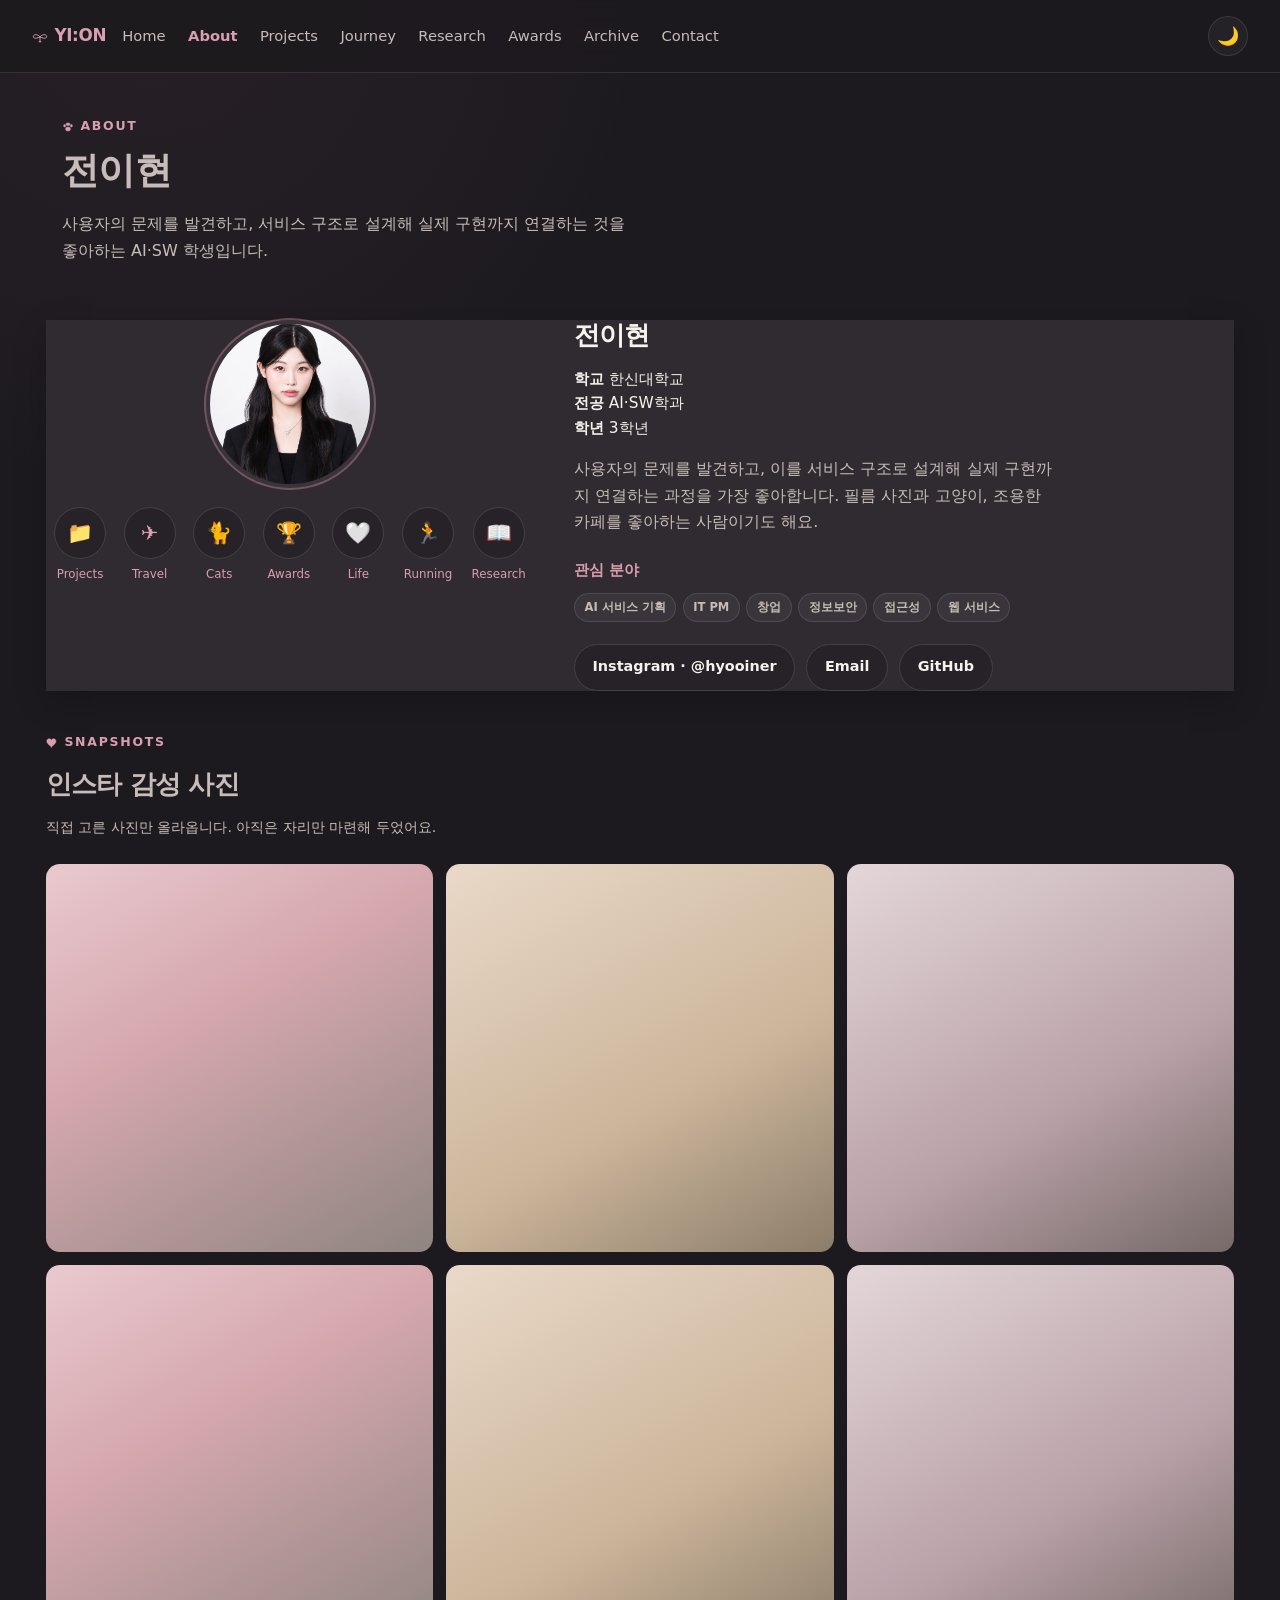
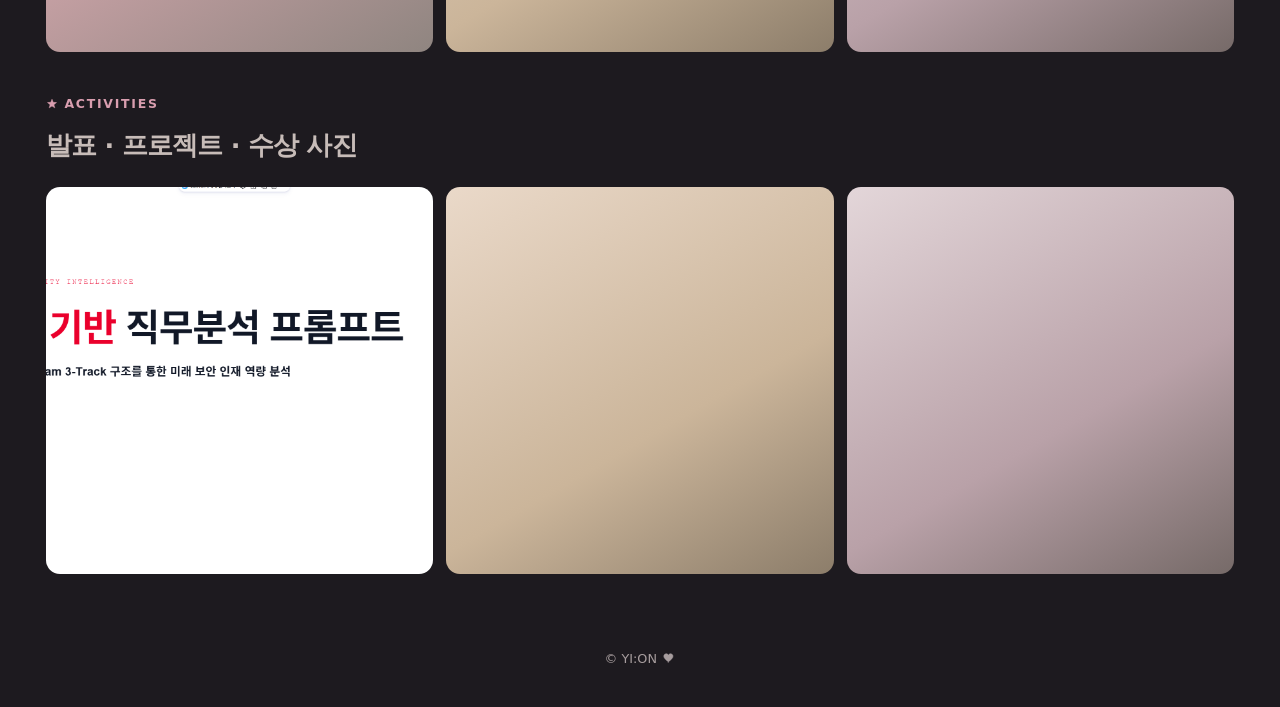
==== about.html @ 5fc0459d "Add YI:ON portfolio site Personal/recruiting portfolio for 전이현, migrated from the JUNGLE_krafton mon" ====
<!DOCTYPE html>
<html lang="ko">
  <head>
    <meta charset="UTF-8" />
    <script>(()=>{const v=new URLSearchParams(location.search).get('theme');const t=v==='daily'?'daily':'interview';document.documentElement.dataset.theme=t;document.documentElement.style.colorScheme=t==='interview'?'dark':'light'})()</script>
    <meta name="color-scheme" content="light dark" />
    <meta name="theme-color" content="#1d1a1f" />
    <link rel="icon" href="favicon.svg" type="image/svg+xml" />
    <meta name="viewport" content="width=device-width, initial-scale=1.0" />
    <title>About — YI:ON</title>
    <meta name="description" content="전이현의 프로필, 관심 분야, 활동과 수상 사진 아카이브" />
    <link rel="stylesheet" href="styles.css" />
    <link rel="stylesheet" href="theme.css" />
    <script src="theme.js" defer></script>
  </head>
  <body data-page="about">
    <svg style="display: none">
      <symbol id="icon-ribbon" viewBox="0 0 24 24">
        <path d="M12 13.2c-1.6-2-4.6-3.6-7.4-3.1C2.7 10.5 1.6 12 2 13.4c.5 1.7 2.6 2.3 4.4 1.9 1.9-.4 3.9-1.3 5.6-2.1zm0 0c1.6-2 4.6-3.6 7.4-3.1 1.9.4 3 1.9 2.6 3.3-.5 1.7-2.6 2.3-4.4 1.9-1.9-.4-3.9-1.3-5.6-2.1zm0 0v7.4M10.6 20.6h2.8" fill="none" stroke="currentColor" stroke-width="1.4" stroke-linecap="round" stroke-linejoin="round"/>
      </symbol>
      <symbol id="icon-paw" viewBox="0 0 24 24">
        <ellipse cx="12" cy="16" rx="5" ry="4.2"/>
        <ellipse cx="5.2" cy="9.6" rx="2" ry="2.4"/>
        <ellipse cx="10.2" cy="6.4" rx="2" ry="2.6"/>
        <ellipse cx="13.8" cy="6.4" rx="2" ry="2.6"/>
        <ellipse cx="18.8" cy="9.6" rx="2" ry="2.4"/>
      </symbol>
      <symbol id="icon-star" viewBox="0 0 24 24">
        <path d="M12 2.5l2.4 6.2 6.6.4-5.2 4.2 1.8 6.4L12 16.2l-5.6 3.5 1.8-6.4-5.2-4.2 6.6-.4z"/>
      </symbol>
      <symbol id="icon-heart" viewBox="0 0 24 24">
        <path d="M12 20.2s-7.6-4.6-9.8-9.3C.6 7.4 2.4 4 5.9 3.6c2-.2 3.8.9 4.9 2.6 1.1-1.7 3-2.8 4.9-2.6 3.5.4 5.3 3.8 3.7 7.3-2.2 4.7-9.8 9.3-9.8 9.3z"/>
      </symbol>
      <symbol id="icon-cat-ears" viewBox="0 0 100 60">
        <path d="M14 46 C14 22, 26 8, 34 26 Z"/>
        <path d="M86 46 C86 22, 74 8, 66 26 Z"/>
      </symbol>
    </svg>

    <header class="site-header">
      <a class="brand" href="index.html">
        <svg class="icon icon-ribbon" width="16" height="16"><use href="#icon-ribbon"/></svg>
        YI:ON
      </a>
      <nav class="nav-links" id="navLinks">
        <a href="index.html" data-nav="home">Home</a>
        <a href="about.html" data-nav="about">About</a>
        <a href="projects.html" data-nav="projects">Projects</a>
        <a href="journey.html" data-nav="journey">Journey</a>
        <a href="research.html" data-nav="research">Research</a>
        <a href="awards.html" data-nav="awards">Awards</a>
        <a href="archive.html" data-nav="archive">Archive</a>
        <a href="contact.html" data-nav="contact">Contact</a>
      </nav>
      <button class="nav-toggle" id="navToggle" aria-label="메뉴 열기" aria-expanded="false">
        <span></span><span></span><span></span>
      </button>
    </header>

    <main>
      <!-- 데스크톱(900px 이상) 전용: 기존 인스타 프로필 레이아웃 그대로 -->
      <div id="aboutDesktop">
      <div class="page-hero reveal">
        <p class="eyebrow">
          <svg class="icon icon-paw" width="12" height="12"><use href="#icon-paw"/></svg>
          About
        </p>
        <h1>전이현</h1>
        <p>사용자의 문제를 발견하고, 서비스 구조로 설계해 실제 구현까지 연결하는 것을 좋아하는 AI·SW 학생입니다.</p>
      </div>

      <section class="section about-section" id="profile">
        <div class="ig-profile reveal">
          <div class="ig-profile-left">
            <!-- 메인 프로필 사진은 .avatar-photo 배경의 assets/profile-suit.png를 사용 -->
            <div class="avatar-photo">
              <svg class="cat-ears" viewBox="0 0 100 60" aria-hidden="true"><use href="#icon-cat-ears"/></svg>
              <span>YI</span>
            </div>
            <div class="highlights">
              <a class="highlight" href="projects.html">
                <span class="highlight-circle">📁</span>Projects
              </a>
              <a class="highlight" href="index.html#mood">
                <span class="highlight-circle">✈️</span>Travel
              </a>
              <a class="highlight" href="index.html#mood">
                <span class="highlight-circle">🐈</span>Cats
              </a>
              <a class="highlight" href="awards.html">
                <span class="highlight-circle">🏆</span>Awards
              </a>
              <a class="highlight" href="index.html#mood">
                <span class="highlight-circle">🤍</span>Life
              </a>
              <a class="highlight" href="index.html#mood">
                <span class="highlight-circle">🏃</span>Running
              </a>
              <a class="highlight" href="research.html">
                <span class="highlight-circle">📖</span>Research
              </a>
            </div>
          </div>

          <div class="ig-profile-right">
            <h2 class="ig-name">전이현</h2>
            <ul class="ig-bio">
              <li><strong>학교</strong> 한신대학교</li>
              <li><strong>전공</strong> AI·SW학과</li>
              <li><strong>학년</strong> 3학년</li>
            </ul>
            <p class="ig-desc">
              사용자의 문제를 발견하고, 이를 서비스 구조로 설계해 실제 구현까지 연결하는 과정을 가장 좋아합니다.
              필름 사진과 고양이, 조용한 카페를 좋아하는 사람이기도 해요.
            </p>

            <h3 style="font-size: 0.95rem; margin: 1.4rem 0 0.6rem; color: var(--rose-deep)">관심 분야</h3>
            <div class="badge-row">
              <span class="status-badge">AI 서비스 기획</span>
              <span class="status-badge">IT PM</span>
              <span class="status-badge">창업</span>
              <span class="status-badge">정보보안</span>
              <span class="status-badge">접근성</span>
              <span class="status-badge">웹 서비스</span>
            </div>

            <div class="contact-links" style="justify-content: flex-start; margin-top: 1.4rem">
              <a href="https://instagram.com/hyooiner" target="_blank" rel="noreferrer">Instagram · @hyooiner</a>
              <a href="mailto:komosjs44@hs.ac.kr">Email</a>
              <a href="https://github.com/komosjs44-afk?tab=repositories" target="_blank" rel="noreferrer">GitHub</a>
            </div>
          </div>
        </div>
      </section>

      <section class="section" id="gallery">
        <div class="section-heading reveal">
          <p class="eyebrow">
            <svg class="icon icon-heart" width="12" height="12"><use href="#icon-heart"/></svg>
            Snapshots
          </p>
          <h2>인스타 감성 사진</h2>
          <p style="color: var(--ink-muted); font-size: 0.88rem; margin-top: 0.4rem">
            <!-- 실제 사진 삽입 위치: 아래 .photo-tile 각각에 background-image: url('assets/...') 지정 -->
            직접 고른 사진만 올라옵니다. 아직은 자리만 마련해 두었어요.
          </p>
        </div>
        <div class="photo-grid reveal">
          <div class="photo-tile"></div>
          <div class="photo-tile"></div>
          <div class="photo-tile"></div>
          <div class="photo-tile"></div>
          <div class="photo-tile"></div>
          <div class="photo-tile"></div>
        </div>
      </section>

      <section class="section" id="activity-photos">
        <div class="section-heading reveal">
          <p class="eyebrow">
            <svg class="icon icon-star" width="12" height="12"><use href="#icon-star"/></svg>
            Activities
          </p>
          <h2>발표 · 프로젝트 · 수상 사진</h2>
        </div>
        <div class="photo-grid reveal">
          <div class="photo-tile"></div>
          <div class="photo-tile"></div>
          <div class="photo-tile"></div>
        </div>
      </section>
      </div>

      <!-- 모바일/태블릿(900px 미만) 전용: Profile 요약 대시보드 -->
      <div class="profile-mobile" id="profileMobile">
        <!-- 1. Profile Hero -->
        <div class="profile-hero">
          <div class="avatar-photo">
            <svg class="cat-ears" viewBox="0 0 100 60" aria-hidden="true"><use href="#icon-cat-ears"/></svg>
            <span>YI</span>
          </div>
          <h1 class="profile-hero-name">전이현</h1>
          <p class="profile-hero-desc">
            AI·SW 전공 대학생<br />
            IT PM과 AI 서비스 기획·개발을 중심으로 프로젝트를 진행합니다.
          </p>
          <div class="badge-row profile-hero-badges">
            <span class="status-badge">AI Service</span>
            <span class="status-badge">IT PM</span>
            <span class="status-badge">Data / Research</span>
          </div>
          <div class="link-row link-row-center">
            <a class="link-chip" href="https://github.com/komosjs44-afk?tab=repositories" target="_blank" rel="noreferrer">GitHub</a>
            <a class="link-chip" href="mailto:komosjs44@hs.ac.kr">Email</a>
          </div>
        </div>

        <!-- 2. 자기소개 -->
        <section class="profile-section">
          <h2 class="profile-section-title">자기소개</h2>
          <p class="profile-intro">
            사용자의 문제를 발견하고, 서비스 구조로 설계해 실제 구현까지 연결하는 것을 좋아하는 AI·SW 전공 학생입니다.
            Context Bridge, <span class="project-name">Pay-Mate</span> 등 여러 프로젝트에서 기획부터 개발, 팀장 역할까지 맡아 진행했고, AI 서비스 기획과 데이터 기반 접근에 관심이 많습니다.
          </p>
          <p class="profile-intro" id="profileIntroExtra" hidden>
            필름 사진과 고양이, 조용한 카페를 좋아하는 사람이기도 해요.
          </p>
          <button type="button" class="profile-more-btn" id="profileIntroToggle">더보기</button>
        </section>

        <!-- 3. 현재 관심 영역 -->
        <section class="profile-section">
          <h2 class="profile-section-title">현재 관심 영역</h2>
          <div class="interest-grid">
            <a class="interest-card" href="project.html?slug=context-bridge">
              <h3>AI Service &amp; Personalization</h3>
              <p>사용자 맥락에 맞춰 AI 응답을 조정하는 서비스를 기획합니다.</p>
              <span class="card-detail-link">Context Bridge 보기 →</span>
            </a>
            <a class="interest-card" href="project.html?slug=pay-mate">
              <h3>IT Product Management</h3>
              <p>아이디어를 서비스 구조와 일정으로 구체화하고 팀을 리드합니다.</p>
              <span class="card-detail-link">Pay-Mate 보기 →</span>
            </a>
            <a class="interest-card" href="project.html?slug=multimodal-emotion">
              <h3>Data Analysis &amp; Research</h3>
              <p>프로젝트 결과를 연구 문제로 정리하고 데이터로 검증합니다.</p>
              <span class="card-detail-link">연구 프로젝트 보기 →</span>
            </a>
          </div>
        </section>

        <!-- 4. 기술 스택 -->
        <section class="profile-section">
          <h2 class="profile-section-title">기술 스택</h2>
          <div id="profileSkills"></div>
        </section>

        <!-- 5. 대표 수상 -->
        <section class="profile-section">
          <div class="profile-section-head">
            <h2 class="profile-section-title">대표 수상</h2>
            <a class="card-detail-link" href="awards.html">전체보기 →</a>
          </div>
          <div id="profileAwards"></div>
        </section>

        <!-- 6. 대표 연구·논문 -->
        <section class="profile-section">
          <div class="profile-section-head">
            <h2 class="profile-section-title">대표 연구·논문</h2>
            <a class="card-detail-link" href="research.html">전체보기 →</a>
          </div>
          <div id="profileResearch"></div>
        </section>

        <!-- 7. Journey / Activities -->
        <section class="profile-section">
          <div class="profile-section-head">
            <h2 class="profile-section-title">Journey &amp; Activities</h2>
            <a class="card-detail-link" href="journey.html">전체보기 →</a>
          </div>
          <div id="profileJourney"></div>
        </section>

        <!-- 8. Archive 진입 카드 -->
        <section class="profile-section">
          <a class="archive-entry-card" href="archive.html">
            <h2>전체 아카이브 보기</h2>
            <p>프로젝트, 발표, 수상, 연구 기록을 한곳에서 확인하세요.</p>
            <span class="card-detail-link">Archive 열기 →</span>
          </a>
        </section>

        <!-- 9. Contact -->
        <section class="profile-section">
          <h2 class="profile-section-title">Contact</h2>
          <div class="link-row">
            <a class="link-chip" href="mailto:komosjs44@hs.ac.kr">Email</a>
            <a class="link-chip" href="https://github.com/komosjs44-afk?tab=repositories" target="_blank" rel="noreferrer">GitHub</a>
            <a class="link-chip" href="https://instagram.com/hyooiner" target="_blank" rel="noreferrer">Instagram · @hyooiner</a>
          </div>
          <button class="phone-reveal-btn" id="phoneRevealBtn" type="button" style="margin-top: 0.8rem">연락처 보기</button>
          <p class="phone-value" id="phoneValue">010-****-1591</p>
        </section>

        <!-- 10. 외부 링크(개별 페이지) -->
        <section class="profile-section">
          <a class="card-detail-link" href="contact.html">Contact 페이지에서 더 보기 →</a>
        </section>
      </div>
    </main>

    <footer class="site-footer">
      <span>© YI:ON</span>
      <svg class="icon icon-heart" width="12" height="12"><use href="#icon-heart"/></svg>
    </footer>

    <nav class="app-tabbar" id="appTabbar" aria-label="주요 메뉴">
      <a class="app-tab" data-tab="home" href="index.html">
        <svg width="20" height="20" viewBox="0 0 24 24" fill="none" stroke="currentColor" stroke-width="1.6" stroke-linecap="round" stroke-linejoin="round"><path d="M3 11l9-7 9 7"/><path d="M5 10v9a1 1 0 0 0 1 1h4v-6h4v6h4a1 1 0 0 0 1-1v-9"/></svg>
        <span>Home</span>
      </a>
      <a class="app-tab" data-tab="projects" href="projects.html">
        <svg width="20" height="20" viewBox="0 0 24 24" fill="none" stroke="currentColor" stroke-width="1.6"><rect x="3" y="3" width="8" height="8" rx="2"/><rect x="13" y="3" width="8" height="8" rx="2"/><rect x="3" y="13" width="8" height="8" rx="2"/><rect x="13" y="13" width="8" height="8" rx="2"/></svg>
        <span>Projects</span>
      </a>
      <a class="app-tab" data-tab="chat" href="chat.html">
        <svg width="20" height="20" viewBox="0 0 24 24" fill="none" stroke="currentColor" stroke-width="1.6" stroke-linecap="round" stroke-linejoin="round"><path d="M21 11.5a8.38 8.38 0 0 1-.9 3.8 8.5 8.5 0 0 1-7.6 4.7 8.38 8.38 0 0 1-3.8-.9L3 21l1.9-5.7a8.38 8.38 0 0 1-.9-3.8 8.5 8.5 0 0 1 4.7-7.6 8.38 8.38 0 0 1 3.8-.9h.5a8.48 8.48 0 0 1 8 8v.5z"/></svg>
        <span>Chat</span>
      </a>
      <a class="app-tab" data-tab="profile" href="about.html">
        <svg width="20" height="20" viewBox="0 0 24 24" fill="none" stroke="currentColor" stroke-width="1.6" stroke-linecap="round"><circle cx="12" cy="8" r="4"/><path d="M4 20c0-4 3.6-7 8-7s8 3 8 7"/></svg>
        <span>Profile</span>
      </a>
    </nav>

    <script src="data/projects.js"></script>
    <script src="data/papers.js"></script>
    <script src="data/awards.js"></script>
    <script src="data/activities.js"></script>
    <script src="data/presentations.js"></script>
    <script src="script.js"></script>
  </body>
</html>
---- styles.css ----
:root {
  color-scheme: light;
  --warm-white: #fffcfa;
  --cream: #fbf2e9;
  --gray-soft: #e9e4df;
  --pink-soft: #f3dee2;
  --rose: #d98fa0;
  --rose-deep: #b96e82;
  --ink: #221e1c;
  --ink-muted: #6e6560;
  --border: #ece2da;
  --shadow: 0 20px 45px rgba(34, 30, 28, 0.08);
  --shadow-soft: 0 10px 26px rgba(34, 30, 28, 0.06);

  /* App Shell 모바일 디자인 토큰 */
  --tabbar-height: 56px;
  --safe-top: env(safe-area-inset-top, 0px);
  --safe-bottom: env(safe-area-inset-bottom, 0px);
  --space-page-x: clamp(16px, 5vw, 24px);
  --touch-min: 44px;
}

* {
  box-sizing: border-box;
}

html {
  scroll-behavior: smooth;
}

body {
  margin: 0;
  font-family: "Pretendard", "SUIT", "Apple SD Gothic Neo", "Inter", system-ui,
    -apple-system, BlinkMacSystemFont, sans-serif;
  background: var(--warm-white);
  color: var(--ink);
  line-height: 1.65;
  -webkit-font-smoothing: antialiased;
}

img {
  max-width: 100%;
}

a {
  color: inherit;
  text-decoration: none;
}

.icon {
  fill: currentColor;
  stroke: currentColor;
  vertical-align: -1px;
}

/* ---------- Header ---------- */

.site-header {
  position: sticky;
  top: 0;
  z-index: 30;
  display: flex;
  justify-content: space-between;
  align-items: center;
  gap: 1rem;
  padding: 1rem 2rem;
  backdrop-filter: blur(14px);
  background: rgba(255, 252, 250, 0.78);
  border-bottom: 1px solid var(--border);
}

.brand {
  display: inline-flex;
  align-items: center;
  gap: 0.4rem;
  font-weight: 700;
  letter-spacing: -0.02em;
  font-size: 1.05rem;
  color: var(--rose-deep);
}

.nav-links {
  display: flex;
  gap: 1.4rem;
  color: var(--ink-muted);
  font-size: 0.92rem;
}

.nav-links a:hover {
  color: var(--rose-deep);
}

.btn-chip-nav {
  padding: 0.5rem 1.1rem;
  border-radius: 999px;
  background: var(--ink);
  color: var(--warm-white);
  font-size: 0.86rem;
  font-weight: 600;
  transition: transform 0.25s ease, box-shadow 0.25s ease;
}

.btn-chip-nav:hover {
  transform: translateY(-1px);
  box-shadow: var(--shadow-soft);
}

.nav-links a[aria-current='page'] {
  color: var(--rose-deep);
  font-weight: 700;
}

.nav-toggle {
  display: none;
  flex-direction: column;
  justify-content: center;
  gap: 5px;
  width: 34px;
  height: 34px;
  border: none;
  background: none;
  cursor: pointer;
  padding: 0;
}

.nav-toggle span {
  display: block;
  height: 2px;
  border-radius: 2px;
  background: var(--ink);
  transition: transform 0.25s ease, opacity 0.25s ease;
}

.nav-toggle.active span:nth-child(1) {
  transform: translateY(7px) rotate(45deg);
}

.nav-toggle.active span:nth-child(2) {
  opacity: 0;
}

.nav-toggle.active span:nth-child(3) {
  transform: translateY(-7px) rotate(-45deg);
}

/* ---------- Page hero (interior pages) ---------- */

.page-hero {
  max-width: 1220px;
  margin: 0 auto;
  padding: 2.6rem 2rem 1rem;
}

.page-hero h1 {
  margin: 0 0 0.6rem;
  font-size: clamp(1.6rem, 3vw, 2.3rem);
  letter-spacing: -0.02em;
}

.page-hero p {
  color: var(--ink-muted);
  max-width: 620px;
  margin: 0;
}

/* ---------- Portfolio summary ---------- */

.summary-grid {
  display: grid;
  grid-template-columns: repeat(5, minmax(0, 1fr));
  gap: 0.9rem;
}

.summary-stat {
  display: flex;
  flex-direction: column;
  align-items: center;
  gap: 0.3rem;
  padding: 1.2rem 0.6rem;
  background: var(--cream);
  border: 1px solid var(--border);
  border-radius: 18px;
  text-align: center;
  transition: transform 0.25s ease, box-shadow 0.25s ease;
}

.summary-stat:hover {
  transform: translateY(-3px);
  box-shadow: var(--shadow-soft);
}

.summary-num {
  font-size: 1.8rem;
  font-weight: 700;
  color: var(--rose-deep);
}

.summary-label {
  font-size: 0.8rem;
  color: var(--ink-muted);
  word-break: keep-all;
  overflow-wrap: anywhere;
}

/* ---------- Status badges ---------- */

.badge-row {
  display: flex;
  flex-wrap: wrap;
  gap: 0.4rem;
}

.status-badge {
  display: inline-flex;
  align-items: center;
  font-size: 0.72rem;
  font-weight: 700;
  padding: 0.25rem 0.6rem;
  border-radius: 999px;
  background: rgba(217, 143, 160, 0.14);
  color: var(--rose-deep);
  border: 1px solid rgba(217, 143, 160, 0.28);
}

.status-badge.is-muted {
  background: var(--gray-soft);
  color: var(--ink-muted);
  border-color: var(--border);
}

/* ---------- Project cards (grid list) ---------- */

.project-group {
  margin-bottom: 2.4rem;
}

.project-group h3 {
  font-size: 1.05rem;
  margin: 0 0 1rem;
  color: var(--ink);
}

.card-grid-v2 {
  display: grid;
  grid-template-columns: repeat(3, minmax(0, 1fr));
  gap: 1.4rem;
}

.project-card-v2 {
  display: flex;
  flex-direction: column;
  background: var(--warm-white);
  border: 1px solid var(--border);
  border-radius: 20px;
  overflow: hidden;
  box-shadow: var(--shadow-soft);
  transition: transform 0.3s ease, box-shadow 0.3s ease;
}

.project-card-v2:hover {
  transform: translateY(-5px);
  box-shadow: var(--shadow);
}

.project-card-v2 .card-cover {
  height: 140px;
  background: linear-gradient(150deg, #e7d3cf 0%, #cfa8a3 60%, #8f7d78 100%);
}

.project-card-v2 .card-body {
  padding: 1.1rem 1.15rem 1.3rem;
  display: flex;
  flex-direction: column;
  gap: 0.55rem;
}

.project-card-v2 h4 {
  margin: 0;
  font-size: 1.02rem;
}

.project-card-v2 p {
  margin: 0;
  font-size: 0.87rem;
  color: var(--ink-muted);
}

.card-meta {
  font-size: 0.78rem;
  color: var(--ink-muted);
}

.card-detail-link {
  align-self: flex-start;
  margin-top: 0.3rem;
  font-size: 0.82rem;
  font-weight: 700;
  color: var(--rose-deep);
  border-bottom: 1px solid var(--rose);
}

/* ---------- Project detail ---------- */

.detail-overview {
  display: grid;
  grid-template-columns: 1fr 1fr;
  gap: 2rem;
  align-items: start;
}

.detail-cover {
  height: 220px;
  border-radius: 20px;
  background: linear-gradient(150deg, #e7d3cf 0%, #cfa8a3 60%, #8f7d78 100%);
}

.detail-meta-list {
  list-style: none;
  padding: 0;
  margin: 1rem 0 0;
  display: grid;
  gap: 0.5rem;
  font-size: 0.92rem;
}

.detail-meta-list strong {
  color: var(--rose-deep);
  margin-right: 0.4rem;
}

.detail-section {
  margin: 2.4rem 0;
}

.detail-section h3 {
  font-size: 1.15rem;
  margin: 0 0 1rem;
  padding-bottom: 0.6rem;
  border-bottom: 1px dashed var(--border);
}

.detail-section ul {
  margin: 0;
  padding-left: 1.2rem;
  display: grid;
  gap: 0.4rem;
}

.challenge-card {
  background: var(--cream);
  border: 1px solid var(--border);
  border-radius: 16px;
  padding: 1rem 1.15rem;
  margin-bottom: 1rem;
  display: grid;
  gap: 0.5rem;
  font-size: 0.92rem;
}

.challenge-card b {
  color: var(--rose-deep);
}

.result-columns {
  display: grid;
  grid-template-columns: repeat(3, minmax(0, 1fr));
  gap: 1rem;
}

.result-col {
  background: var(--warm-white);
  border: 1px solid var(--border);
  border-radius: 16px;
  padding: 1rem 1.1rem;
}

.result-col h4 {
  margin: 0 0 0.6rem;
  font-size: 0.86rem;
  text-transform: uppercase;
  letter-spacing: 0.05em;
  color: var(--rose-deep);
}

.result-col ul {
  font-size: 0.88rem;
}

.learnings-grid {
  display: grid;
  grid-template-columns: repeat(2, minmax(0, 1fr));
  gap: 1rem;
}

.learning-block {
  background: var(--cream);
  border: 1px solid var(--border);
  border-radius: 16px;
  padding: 1rem 1.1rem;
}

.learning-block h4 {
  margin: 0 0 0.5rem;
  font-size: 0.86rem;
  color: var(--rose-deep);
}

/* ---------- Evidence gallery + Lightbox ---------- */

.evidence-grid {
  display: grid;
  grid-template-columns: repeat(3, minmax(0, 1fr));
  gap: 0.9rem;
}

.evidence-item {
  position: relative;
  height: 130px;
  border-radius: 14px;
  overflow: hidden;
  cursor: pointer;
  background: linear-gradient(150deg, #e3d6d9 0%, #b9a1a8 60%, #766a68 100%);
}

.evidence-item .evidence-label {
  position: absolute;
  left: 0.5rem;
  bottom: 0.5rem;
  font-size: 0.7rem;
  font-weight: 700;
  padding: 0.2rem 0.5rem;
  border-radius: 999px;
  background: rgba(255, 255, 255, 0.85);
  color: var(--ink);
}

.lightbox-overlay {
  position: fixed;
  inset: 0;
  z-index: 60;
  display: none;
  align-items: center;
  justify-content: center;
  background: rgba(34, 30, 28, 0.72);
  padding: 2rem;
}

.lightbox-overlay.open {
  display: flex;
}

.lightbox-box {
  max-width: 640px;
  width: 100%;
  background: var(--warm-white);
  border-radius: 20px;
  padding: 1.4rem;
  text-align: center;
}

.lightbox-box .lightbox-visual {
  height: 320px;
  border-radius: 14px;
  margin-bottom: 1rem;
  background: linear-gradient(150deg, #e3d6d9 0%, #b9a1a8 60%, #766a68 100%);
}

.lightbox-close {
  margin-top: 0.8rem;
  border: 1px solid var(--border);
  background: var(--cream);
  border-radius: 999px;
  padding: 0.5rem 1.1rem;
  cursor: pointer;
  font: inherit;
}

/* ---------- Presentation slides ---------- */

.slide-grid {
  display: grid;
  grid-template-columns: repeat(3, minmax(0, 1fr));
  gap: 0.8rem;
}

.slide-mock {
  aspect-ratio: 4 / 3;
  border-radius: 10px;
  background: var(--gray-soft);
  border: 1px solid var(--border);
  display: flex;
  align-items: center;
  justify-content: center;
  font-size: 0.78rem;
  color: var(--ink-muted);
  text-align: center;
  padding: 0.5rem;
}

/* ---------- Journey ---------- */

.journey-block {
  margin-bottom: 2.2rem;
}

.journey-block h3 {
  font-size: 1.02rem;
  margin: 0 0 0.9rem;
}

.journey-steps {
  display: flex;
  flex-wrap: wrap;
  gap: 0.6rem;
  align-items: center;
}

.journey-step {
  display: flex;
  align-items: center;
  gap: 0.4rem;
  font-size: 0.84rem;
  padding: 0.5rem 0.85rem;
  border-radius: 999px;
  border: 1px solid var(--border);
  color: var(--ink-muted);
  background: var(--warm-white);
}

.journey-step.completed {
  background: var(--rose);
  border-color: var(--rose);
  color: var(--warm-white);
  font-weight: 700;
}

.journey-step.in-progress {
  background: var(--pink-soft);
  border-color: var(--rose);
  color: var(--rose-deep);
  font-weight: 700;
  animation: pulse-soft 1.8s ease-in-out infinite;
}

.journey-step.planned {
  border-style: dashed;
  color: var(--ink-muted);
  opacity: 0.7;
}

.journey-arrow {
  color: var(--border);
}

@keyframes pulse-soft {
  0%,
  100% {
    box-shadow: 0 0 0 0 rgba(217, 143, 160, 0.35);
  }
  50% {
    box-shadow: 0 0 0 6px rgba(217, 143, 160, 0);
  }
}

/* ---------- Research / Papers ---------- */

.paper-grid {
  display: grid;
  grid-template-columns: repeat(2, minmax(0, 1fr));
  gap: 1.4rem;
}

.paper-card {
  display: flex;
  gap: 1rem;
  background: var(--warm-white);
  border: 1px solid var(--border);
  border-radius: 18px;
  padding: 1.1rem;
  box-shadow: var(--shadow-soft);
}

.paper-cover {
  flex: 0 0 88px;
  height: 116px;
  border-radius: 10px;
  background: linear-gradient(150deg, #ead9c9 0%, #cbb59a 60%, #8c7d6a 100%);
  display: flex;
  align-items: center;
  justify-content: center;
  padding: 0.4rem;
  font-size: 0.66rem;
  font-weight: 700;
  color: rgba(255, 255, 255, 0.9);
  text-align: center;
}

.paper-body {
  min-width: 0;
}

.paper-body h4 {
  margin: 0 0 0.4rem;
  font-size: 0.98rem;
  overflow-wrap: anywhere;
  word-break: keep-all;
}

.paper-body p {
  margin: 0 0 0.5rem;
  font-size: 0.84rem;
  color: var(--ink-muted);
  overflow-wrap: anywhere;
  word-break: keep-all;
}

.paper-meta {
  font-size: 0.78rem;
  color: var(--ink-muted);
  margin-bottom: 0.5rem;
  overflow-wrap: anywhere;
  word-break: keep-all;
}

.paper-card .link-chip {
  overflow-wrap: anywhere;
  word-break: keep-all;
}

/* ---------- Awards ---------- */

.award-grid {
  display: grid;
  grid-template-columns: repeat(2, minmax(0, 1fr));
  gap: 1.4rem;
}

.award-card {
  display: flex;
  gap: 1rem;
  background: var(--warm-white);
  border: 1px solid var(--border);
  border-radius: 18px;
  padding: 1.1rem;
  box-shadow: var(--shadow-soft);
}

.award-image {
  flex: 0 0 96px;
  height: 96px;
  border-radius: 14px;
  background: var(--pink-soft);
  display: flex;
  align-items: center;
  justify-content: center;
  cursor: pointer;
  color: var(--rose-deep);
}

.award-body {
  min-width: 0;
}

.award-body h4 {
  margin: 0 0 0.3rem;
  font-size: 0.98rem;
  overflow-wrap: anywhere;
  word-break: keep-all;
}

.award-body p {
  margin: 0 0 0.4rem;
  font-size: 0.84rem;
  color: var(--ink-muted);
  overflow-wrap: anywhere;
  word-break: keep-all;
}

.award-card .link-chip {
  overflow-wrap: anywhere;
  word-break: keep-all;
}

/* ---------- Button links (small) ---------- */

.link-row {
  display: flex;
  flex-wrap: wrap;
  gap: 0.5rem;
  margin-top: 0.7rem;
}

.link-chip {
  font-size: 0.78rem;
  font-weight: 700;
  padding: 0.4rem 0.8rem;
  border-radius: 999px;
  background: var(--cream);
  border: 1px solid var(--border);
  color: var(--ink);
  transition: background 0.2s ease, border-color 0.2s ease;
}

.link-chip:hover {
  background: var(--pink-soft);
  border-color: var(--rose);
}

/* ---------- Archive ---------- */

.archive-controls {
  display: flex;
  flex-direction: column;
  gap: 1rem;
  margin-bottom: 1.6rem;
}

.archive-search {
  width: 100%;
  padding: 0.8rem 1.1rem;
  border-radius: 999px;
  border: 1px solid var(--border);
  font: inherit;
  background: var(--warm-white);
}

.archive-search:focus {
  outline: none;
  border-color: var(--rose);
}

.filter-group {
  display: flex;
  flex-wrap: wrap;
  gap: 0.5rem;
}

.filter-chip {
  border: 1px solid var(--border);
  background: var(--warm-white);
  border-radius: 999px;
  padding: 0.4rem 0.85rem;
  font-size: 0.82rem;
  cursor: pointer;
  color: var(--ink-muted);
  transition: background 0.2s ease, color 0.2s ease, border-color 0.2s ease;
}

.filter-chip.active {
  background: var(--rose);
  border-color: var(--rose);
  color: var(--warm-white);
  font-weight: 700;
}

.archive-list {
  display: grid;
  gap: 0.9rem;
}

.archive-item {
  display: flex;
  justify-content: space-between;
  align-items: center;
  gap: 1rem;
  flex-wrap: wrap;
  background: var(--warm-white);
  border: 1px solid var(--border);
  border-radius: 16px;
  padding: 0.9rem 1.1rem;
}

.archive-item-main h4 {
  margin: 0 0 0.25rem;
  font-size: 0.96rem;
}

.archive-item-main p {
  margin: 0;
  font-size: 0.8rem;
  color: var(--ink-muted);
}

.archive-item-type {
  font-size: 0.7rem;
  font-weight: 700;
  color: var(--rose-deep);
  background: rgba(217, 143, 160, 0.14);
  padding: 0.2rem 0.55rem;
  border-radius: 999px;
}

.archive-empty {
  text-align: center;
  color: var(--ink-muted);
  padding: 2rem 0;
}

/* ---------- About photo grid ---------- */

.photo-grid {
  display: grid;
  grid-template-columns: repeat(3, minmax(0, 1fr));
  gap: 0.8rem;
  margin-top: 1.2rem;
}

.photo-grid .photo-tile {
  aspect-ratio: 1 / 1;
  border-radius: 14px;
  background: linear-gradient(150deg, #e9c9cf 0%, #d4a7ad 40%, #8f8580 100%);
}

.photo-grid .photo-tile:nth-child(3n + 2) {
  background: linear-gradient(150deg, #ead9c9 0%, #cbb59a 60%, #8c7d6a 100%);
}

.photo-grid .photo-tile:nth-child(3n) {
  background: linear-gradient(150deg, #e3d6d9 0%, #b9a1a8 60%, #766a68 100%);
}

/* ---------- Contact phone reveal ---------- */

.phone-reveal-btn {
  border: 1px solid var(--border);
  background: var(--cream);
  border-radius: 999px;
  padding: 0.65rem 1.1rem;
  font: inherit;
  font-size: 0.9rem;
  font-weight: 600;
  cursor: pointer;
  transition: background 0.2s ease, border-color 0.2s ease;
}

.phone-reveal-btn:hover {
  background: var(--pink-soft);
  border-color: var(--rose);
}

.phone-value {
  display: none;
  font-size: 1rem;
  font-weight: 700;
  color: var(--rose-deep);
  margin-top: 0.6rem;
}

.phone-value.shown {
  display: block;
}

/* ---------- Reveal animation ---------- */

.reveal {
  opacity: 0;
  transform: translateY(18px);
  transition: opacity 0.7s cubic-bezier(0.2, 0.7, 0.3, 1),
    transform 0.7s cubic-bezier(0.2, 0.7, 0.3, 1);
}

.reveal.in-view {
  opacity: 1;
  transform: translateY(0);
}

.message.reveal-in {
  animation: rise-in 0.5s cubic-bezier(0.2, 0.7, 0.3, 1);
}

@keyframes rise-in {
  from {
    opacity: 0;
    transform: translateY(10px);
  }
  to {
    opacity: 1;
    transform: translateY(0);
  }
}

/* ---------- Hero ---------- */

.hero {
  position: relative;
  max-width: 1220px;
  margin: 0 auto;
  padding: 3.5rem 2rem 4.5rem;
  display: grid;
  grid-template-columns: 1.05fr 0.95fr;
  gap: 2.5rem;
  align-items: center;
  overflow: hidden;
}

.hero-bg-grain {
  position: absolute;
  inset: -10% -5%;
  z-index: -1;
  background-image: radial-gradient(rgba(217, 143, 160, 0.08) 1px, transparent 1px),
    radial-gradient(rgba(34, 30, 28, 0.04) 1px, transparent 1px);
  background-size: 3px 3px, 5px 5px;
  background-position: 0 0, 2px 2px;
  opacity: 0.6;
}

.eyebrow {
  display: inline-flex;
  align-items: center;
  gap: 0.4rem;
  margin: 0 0 1rem;
  font-size: 0.78rem;
  font-weight: 700;
  letter-spacing: 0.14em;
  text-transform: uppercase;
  color: var(--rose-deep);
}

.hero h1,
.section h2 {
  margin: 0 0 1rem;
  letter-spacing: -0.03em;
  line-height: 1.2;
}

.hero h1 {
  font-size: clamp(2rem, 3.6vw, 3.2rem);
  font-weight: 700;
}

.hero-text {
  font-size: 1.02rem;
  color: var(--ink-muted);
  max-width: 520px;
}

.hero h1.hero-statement {
  margin: 0;
  max-width: 34rem;
  font-size: clamp(1.08rem, 1.7vw, 1.28rem);
  font-weight: 500;
  line-height: 1.75;
  letter-spacing: -0.015em;
  word-break: keep-all;
  text-wrap: pretty;
}

.hero-actions {
  display: flex;
  flex-wrap: wrap;
  gap: 0.75rem;
  margin-top: 1.6rem;
}

.hero-copy .profile-hero {
  display: flex;
  align-items: center;
  gap: 1rem;
  margin: 0 0 1.5rem;
  padding: 0;
  border: 0;
  text-align: left;
}

.hero-copy .profile-hero .avatar-photo {
  flex: 0 0 auto;
  margin: 0;
}

.hero-copy .profile-hero > div:last-child {
  flex: 1;
  min-width: 0;
}

.hero-copy .profile-hero-name {
  margin: 0 0 0.2rem;
  font-weight: 600;
  line-height: 1.3;
}

.hero-copy .profile-hero-desc {
  margin: 0;
  font-size: 0.9rem;
  line-height: 1.55;
  word-break: keep-all;
}

.btn {
  display: inline-flex;
  align-items: center;
  justify-content: center;
  padding: 0.85rem 1.4rem;
  border-radius: 999px;
  font-weight: 700;
  font-size: 0.94rem;
  transition: transform 0.25s ease, box-shadow 0.25s ease, background 0.25s ease;
}

.btn:hover {
  transform: translateY(-2px);
}

.btn-primary {
  background: var(--rose);
  color: var(--warm-white);
  box-shadow: 0 12px 26px rgba(217, 143, 160, 0.35);
}

.btn-primary:hover {
  background: var(--rose-deep);
}

.btn-secondary {
  background: var(--warm-white);
  color: var(--ink);
  border: 1px solid var(--border);
}

/* ---------- Chat Panel (Glassmorphism) ---------- */

.hero-panel {
  position: relative;
  padding: 1.4rem;
  border-radius: 28px;
  background: rgba(255, 255, 255, 0.55);
  border: 1px solid rgba(255, 255, 255, 0.6);
  box-shadow: var(--shadow);
  backdrop-filter: blur(18px);
  /* grid item(.hero)이 nowrap 칩 등 내부 콘텐츠의 min-content 너비만큼
     억지로 넓어지지 않도록 축소를 허용 — 대신 .chip-list의 overflow-x:auto가
     카드 내부에서만 가로 스크롤을 담당하게 한다. */
  min-width: 0;
}

.chat-header {
  display: flex;
  justify-content: space-between;
  align-items: center;
  margin-bottom: 0.9rem;
}

.chat-header-left {
  display: flex;
  align-items: center;
  gap: 0.7rem;
}

.ai-avatar {
  width: 40px;
  height: 40px;
  border-radius: 50%;
  display: flex;
  align-items: center;
  justify-content: center;
  font-weight: 700;
  font-size: 0.85rem;
  color: var(--warm-white);
  background: linear-gradient(145deg, var(--rose) 0%, #c99aa8 45%, #8f7d78 100%);
}

.chat-label {
  margin: 0;
  font-size: 0.72rem;
  font-weight: 700;
  color: var(--rose-deep);
  text-transform: uppercase;
  letter-spacing: 0.08em;
}

.chat-header h2 {
  margin: 0;
  font-size: 1.08rem;
}

.visitor-mode-switch {
  display: grid;
  grid-template-columns: repeat(2, minmax(0, 1fr));
  gap: 0.25rem;
  margin: 0 0 0.75rem;
  padding: 0.25rem;
  border: 1px solid var(--border);
  border-radius: 14px;
  background: var(--cream);
}

.visitor-mode-option {
  min-width: 0;
  min-height: var(--touch-min);
  padding: 0.5rem 0.75rem;
  border: 1px solid transparent;
  border-radius: 10px;
  background: transparent;
  color: var(--ink-muted);
  font: inherit;
  font-size: 0.8rem;
  font-weight: 700;
  line-height: 1.35;
  overflow-wrap: anywhere;
  cursor: pointer;
  transition: background 0.2s ease, border-color 0.2s ease, color 0.2s ease,
    box-shadow 0.2s ease;
}

.visitor-mode-option[aria-pressed='true'] {
  border-color: var(--rose);
  background: var(--warm-white);
  color: var(--rose-deep);
  box-shadow: var(--shadow-soft);
}

.visitor-mode-option:focus-visible {
  outline: 2px solid var(--rose-deep);
  outline-offset: 2px;
}

@media (hover: hover) {
  .visitor-mode-option:not([aria-pressed='true']):hover {
    background: var(--pink-soft);
    color: var(--ink);
  }
}

@media (max-width: 430px) {
  .visitor-mode-option {
    padding-inline: 0.25rem;
    font-size: 0.75rem;
    letter-spacing: -0.01em;
    white-space: nowrap;
  }
}

.status-pill {
  padding: 0.35rem 0.7rem;
  border-radius: 999px;
  background: rgba(217, 143, 160, 0.16);
  color: var(--rose-deep);
  font-size: 0.78rem;
  font-weight: 700;
}

.chat-log {
  display: flex;
  flex-direction: column;
  gap: 0.65rem;
  min-height: 240px;
  max-height: 360px;
  overflow-y: auto;
  padding: 0.4rem 0.25rem 0.9rem;
}

.message {
  max-width: 88%;
  padding: 0.85rem 1rem;
  border-radius: 18px;
  font-size: 0.94rem;
}

.message p {
  margin: 0 0 0.5rem;
  word-break: keep-all;
  overflow-wrap: anywhere;
}

.message p:last-of-type {
  margin-bottom: 0.3rem;
}

.ai-message {
  align-self: flex-start;
  background: rgba(255, 255, 255, 0.72);
  border: 1px solid rgba(255, 255, 255, 0.8);
  backdrop-filter: blur(6px);
  border-bottom-left-radius: 6px;
}

.user-message {
  align-self: flex-end;
  background: rgba(243, 222, 226, 0.85);
  border: 1px solid rgba(217, 143, 160, 0.3);
  border-bottom-right-radius: 6px;
}

.source-tag {
  display: inline-block;
  font-size: 0.68rem;
  font-weight: 700;
  letter-spacing: 0.03em;
  color: var(--rose-deep);
  background: rgba(217, 143, 160, 0.14);
  padding: 0.18rem 0.5rem;
  border-radius: 999px;
}

.chip-list {
  display: flex;
  flex-wrap: wrap;
  gap: 0.5rem;
  margin: 0.9rem 0 1rem;
}

.chip {
  border: 1px solid var(--border);
  background: rgba(255, 255, 255, 0.7);
  border-radius: 999px;
  padding: 0.45rem 0.85rem;
  cursor: pointer;
  font: inherit;
  font-size: 0.86rem;
  color: var(--ink);
  transition: background 0.2s ease, transform 0.2s ease, border-color 0.2s ease;
}

.chip:hover {
  background: var(--pink-soft);
  border-color: var(--rose);
  transform: translateY(-1px);
}

.chip-followup {
  font-size: 0.8rem;
  padding: 0.4rem 0.75rem;
}

.chat-form {
  display: flex;
  gap: 0.5rem;
}

.chat-form input {
  flex: 1;
  border: 1px solid var(--border);
  border-radius: 999px;
  padding: 0.8rem 1.1rem;
  font: inherit;
  background: rgba(255, 255, 255, 0.7);
}

.chat-form input:focus {
  outline: none;
  border-color: var(--rose);
}

.chat-form button {
  border: none;
  border-radius: 999px;
  width: 46px;
  height: 46px;
  background: var(--rose);
  color: white;
  font-weight: 700;
  font-size: 1.1rem;
  cursor: pointer;
  transition: background 0.2s ease, transform 0.2s ease;
}

.chat-form button:hover {
  background: var(--rose-deep);
  transform: translateY(-1px);
}

/* ---------- Sections shared ---------- */

main {
  padding: 0 1rem 3rem;
}

.section {
  max-width: 1220px;
  margin: 2.5rem auto 0;
  padding: 0 1rem;
}

.section-heading {
  margin-bottom: 1.6rem;
  text-align: left;
}

.section-heading h2 {
  font-size: clamp(1.3rem, 2vw, 1.7rem);
}

/* ---------- About / Instagram profile ---------- */

.ig-profile {
  display: grid;
  grid-template-columns: 0.85fr 1.15fr;
  gap: 2.5rem;
  align-items: start;
}

.ig-profile-left {
  display: flex;
  flex-direction: column;
  align-items: center;
  gap: 1.2rem;
}

.avatar-photo {
  position: relative;
  width: 168px;
  height: 168px;
  border-radius: 50%;
  background-color: var(--gray-soft);
  background-image: url("assets/profile-suit.png");
  background-position: 50% 28%;
  background-repeat: no-repeat;
  background-size: cover;
  border: 4px solid var(--warm-white);
  box-shadow: 0 0 0 2px var(--pink-soft), var(--shadow);
  display: flex;
  align-items: center;
  justify-content: center;
  overflow: hidden;
}

.avatar-photo span {
  display: none;
  font-size: 2.4rem;
  font-weight: 700;
  color: rgba(255, 255, 255, 0.9);
  letter-spacing: -0.02em;
}

.avatar-photo .cat-ears {
  display: none;
  position: absolute;
  top: -16px;
  width: 70%;
  height: 30px;
  color: rgba(143, 133, 128, 0.55);
  fill: currentColor;
}

.avatar-photo-sm {
  width: 96px;
  height: 96px;
}

.avatar-photo-sm span {
  font-size: 1.4rem;
}

.avatar-photo-sm .cat-ears {
  top: -10px;
  height: 18px;
}

.highlights {
  display: flex;
  flex-wrap: wrap;
  justify-content: center;
  gap: 0.9rem 1.1rem;
}

.highlight {
  display: flex;
  flex-direction: column;
  align-items: center;
  gap: 0.35rem;
  background: none;
  border: none;
  font: inherit;
  font-size: 0.74rem;
  color: var(--ink-muted);
  cursor: pointer;
}

.highlight-circle {
  width: 52px;
  height: 52px;
  border-radius: 50%;
  display: flex;
  align-items: center;
  justify-content: center;
  font-size: 1.3rem;
  background: var(--cream);
  border: 1px solid var(--border);
  transition: border-color 0.2s ease, transform 0.2s ease;
}

.highlight:hover .highlight-circle {
  border-color: var(--rose);
  transform: translateY(-2px);
}

.ig-name {
  margin: 0 0 0.6rem;
  font-size: 1.6rem;
}

.ig-stats {
  display: flex;
  gap: 1.4rem;
  color: var(--ink-muted);
  font-size: 0.9rem;
  margin-bottom: 1rem;
}

.ig-stats strong {
  color: var(--ink);
}

.ig-bio {
  list-style: none;
  margin: 0 0 1rem;
  padding: 0;
  color: var(--ink);
  font-size: 0.96rem;
  line-height: 1.6;
}

.ig-desc {
  color: var(--ink-muted);
  max-width: 480px;
}

/* ---------- Mood grid ---------- */

.mood-grid {
  display: grid;
  grid-template-columns: repeat(3, minmax(0, 1fr));
  gap: 1rem;
}

.mood-card {
  display: flex;
  flex-direction: column;
  align-items: center;
  justify-content: center;
  gap: 0.5rem;
  aspect-ratio: 1 / 1;
  background: var(--cream);
  border: 1px solid var(--border);
  border-radius: 20px;
  font-weight: 600;
  color: var(--ink-muted);
  transition: transform 0.3s ease, box-shadow 0.3s ease;
}

.mood-card:hover {
  transform: translateY(-4px);
  box-shadow: var(--shadow-soft);
}

.mood-emoji {
  font-size: 1.8rem;
}

/* ---------- Polaroid projects ---------- */

.polaroid-grid {
  display: grid;
  grid-template-columns: repeat(3, minmax(0, 1fr));
  gap: 2rem 1.6rem;
  padding: 1rem 0 2rem;
}

.polaroid {
  position: relative;
  background: var(--warm-white);
  border: 1px solid var(--border);
  border-radius: 4px;
  padding: 0.9rem 0.9rem 1.2rem;
  box-shadow: var(--shadow-soft);
  transition: transform 0.35s cubic-bezier(0.2, 0.7, 0.3, 1), box-shadow 0.35s ease;
}

.polaroid:nth-child(odd) {
  transform: rotate(-2.5deg);
}

.polaroid:nth-child(even) {
  transform: rotate(2deg);
}

.polaroid:hover {
  transform: rotate(0deg) translateY(-6px) scale(1.02);
  box-shadow: var(--shadow);
}

.tape {
  position: absolute;
  top: -10px;
  left: 50%;
  width: 60px;
  height: 22px;
  background: rgba(243, 222, 226, 0.75);
  border: 1px solid rgba(217, 143, 160, 0.25);
  transform: translateX(-50%) rotate(-3deg);
}

/* 실제 사진 삽입 위치: 각 ph-N에 background-image 지정 (assets/*.jpg) */
.polaroid-photo {
  height: 150px;
  border-radius: 2px;
  margin-bottom: 0.9rem;
  background-size: cover;
  background-position: center;
}

.ph-1 {
  background: linear-gradient(150deg, #e7d3cf 0%, #cfa8a3 60%, #8f7d78 100%);
}
.ph-2 {
  background: linear-gradient(150deg, #ead9c9 0%, #cbb59a 60%, #8c7d6a 100%);
}
.ph-3 {
  background: linear-gradient(150deg, #e3d6d9 0%, #b9a1a8 60%, #766a68 100%);
}
.ph-4 {
  background: linear-gradient(150deg, #e9e2d3 0%, #c9bfa4 60%, #8a8270 100%);
}
.ph-5 {
  background: linear-gradient(150deg, #dfd6d0 0%, #b8a49f 60%, #6e625d 100%);
}

.polaroid h3 {
  margin: 0 0 0.4rem;
  font-size: 1.02rem;
}

.polaroid p {
  margin: 0 0 0.7rem;
  font-size: 0.88rem;
  color: var(--ink-muted);
}

.polaroid-tag {
  font-size: 0.76rem;
  font-weight: 700;
  color: var(--rose-deep);
}

/* ---------- Timeline / diary ---------- */

.diary {
  position: relative;
  display: grid;
  gap: 1.4rem;
  padding: 1rem 0 1rem 1.4rem;
  border-left: 2px dashed var(--rose);
}

.diary-item {
  position: relative;
  padding-left: 1.4rem;
}

.diary-dot {
  position: absolute;
  left: -1.9rem;
  top: 0.2rem;
  width: 12px;
  height: 12px;
  border-radius: 50%;
  background: var(--rose);
  border: 2px solid var(--warm-white);
  box-shadow: 0 0 0 2px var(--pink-soft);
}

.diary-date {
  margin: 0 0 0.15rem;
  font-size: 0.76rem;
  font-weight: 700;
  color: var(--rose-deep);
  text-transform: uppercase;
  letter-spacing: 0.06em;
}

.diary-text {
  margin: 0;
  font-size: 0.98rem;
}

.diary-next .diary-text {
  color: var(--ink-muted);
  font-style: italic;
}

/* ---------- Contact ---------- */

.ig-contact {
  display: flex;
  flex-direction: column;
  align-items: center;
  gap: 0.8rem;
  text-align: center;
  padding: 2rem 1rem 1rem;
}

.contact-name {
  font-size: 1.2rem;
  font-weight: 700;
  margin: 0;
}

.contact-links {
  display: flex;
  flex-wrap: wrap;
  justify-content: center;
  gap: 0.7rem;
  margin-top: 0.5rem;
}

.contact-links a {
  display: inline-flex;
  padding: 0.65rem 1.1rem;
  border-radius: 999px;
  background: var(--cream);
  border: 1px solid var(--border);
  font-size: 0.9rem;
  font-weight: 600;
  transition: background 0.2s ease, border-color 0.2s ease, transform 0.2s ease;
}

.contact-links a:hover {
  background: var(--pink-soft);
  border-color: var(--rose);
  transform: translateY(-2px);
}

/* ---------- Footer ---------- */

.site-footer {
  display: flex;
  align-items: center;
  justify-content: center;
  gap: 0.4rem;
  padding: 1.6rem 1rem 2.4rem;
  color: var(--ink-muted);
  font-size: 0.8rem;
}

/* ---------- Gingham check texture (very subtle, used behind timeline heading) ---------- */

.timeline-section .section-heading {
  position: relative;
}

.timeline-section .section-heading::before {
  content: "";
  position: absolute;
  inset: -0.6rem -1rem auto -1rem;
  height: 2.6rem;
  z-index: -1;
  opacity: 0.35;
  background: repeating-linear-gradient(
      0deg,
      var(--pink-soft) 0 10px,
      transparent 10px 20px
    ),
    repeating-linear-gradient(90deg, var(--pink-soft) 0 10px, transparent 10px 20px);
}

/* ---------- Responsive ---------- */

@media (max-width: 899px) {
  .hero {
    grid-template-columns: minmax(0, 1fr);
  }

  .ig-profile {
    grid-template-columns: 1fr;
  }

  .ig-profile-left {
    flex-direction: row;
    flex-wrap: wrap;
  }

  .polaroid-grid {
    grid-template-columns: repeat(2, minmax(0, 1fr));
  }

  .mood-grid {
    grid-template-columns: repeat(3, minmax(0, 1fr));
  }

  .card-grid-v2,
  .evidence-grid,
  .slide-grid {
    grid-template-columns: repeat(2, minmax(0, 1fr));
  }

  .detail-overview,
  .result-columns,
  .learnings-grid,
  .paper-grid,
  .award-grid {
    grid-template-columns: 1fr;
  }

  .summary-grid {
    grid-template-columns: repeat(3, minmax(0, 1fr));
  }
}

@media (max-width: 640px) {
  .site-header {
    padding: 0.9rem 1.2rem;
  }

  .nav-toggle {
    display: flex;
  }

  .btn-chip-nav {
    display: none;
  }

  .nav-links {
    position: fixed;
    inset: 0;
    z-index: 40;
    flex-direction: column;
    align-items: center;
    justify-content: center;
    gap: 1.7rem;
    font-size: 1.15rem;
    background: rgba(255, 252, 250, 0.98);
    backdrop-filter: blur(14px);
    transform: translateY(-100%);
    opacity: 0;
    pointer-events: none;
    transition: transform 0.3s ease, opacity 0.3s ease;
  }

  .nav-links.nav-open {
    transform: translateY(0);
    opacity: 1;
    pointer-events: auto;
  }

  .hero,
  .section,
  .page-hero {
    padding-left: 0.9rem;
    padding-right: 0.9rem;
  }

  .hero {
    padding-top: 2rem;
  }

  .hero-copy {
    min-width: 0;
  }

  .hero-actions {
    display: grid;
    grid-template-columns: minmax(0, 0.92fr) minmax(0, 1.08fr);
    gap: 0.625rem;
    width: calc(100vw - 60px);
    max-width: calc(100vw - 60px);
    margin-top: 1.35rem;
  }

  .hero-actions .btn {
    width: 100%;
    min-width: 0;
    padding: 0.8rem 0.55rem;
    font-size: 0.82rem;
    line-height: 1.25;
    white-space: nowrap;
  }

  .hero-copy .eyebrow {
    margin-bottom: 1.1rem;
  }

  .hero-copy .hero-text {
    max-width: 34rem;
    margin: 0;
    line-height: 1.75;
    word-break: keep-all;
    text-wrap: pretty;
  }

  .hero-copy .profile-hero {
    gap: 0.875rem;
    margin-bottom: 1.25rem;
  }

  .polaroid-grid {
    grid-template-columns: 1fr;
  }

  .mood-grid,
  .card-grid-v2,
  .evidence-grid,
  .slide-grid {
    grid-template-columns: repeat(2, minmax(0, 1fr));
  }

  .summary-grid {
    grid-template-columns: repeat(3, minmax(0, 1fr));
  }

  .photo-grid {
    grid-template-columns: repeat(2, minmax(0, 1fr));
  }

  .chip-list {
    flex-wrap: nowrap;
    overflow-x: auto;
    padding-bottom: 0.3rem;
  }

  .chat-form {
    position: sticky;
    bottom: 0.4rem;
  }

  .ig-profile-left {
    flex-direction: column;
  }
}

/* ================================================================
   App Shell (모바일/태블릿 전용 하단 탭바 + 상단 백바)
   ================================================================ */

.app-tabbar {
  display: none;
  position: fixed;
  left: 0;
  right: 0;
  bottom: 0;
  z-index: 50;
  justify-content: space-around;
  align-items: center;
  height: calc(var(--tabbar-height) + var(--safe-bottom));
  padding-bottom: var(--safe-bottom);
  background: rgba(255, 252, 250, 0.94);
  backdrop-filter: blur(14px);
  border-top: 1px solid var(--border);
}

.app-tab {
  display: flex;
  flex-direction: column;
  align-items: center;
  justify-content: center;
  gap: 2px;
  flex: 1;
  min-width: var(--touch-min);
  min-height: var(--touch-min);
  color: var(--ink-muted);
  font-size: 0.66rem;
  font-weight: 600;
}

.app-tab svg {
  opacity: 0.8;
}

.app-tab.active {
  color: var(--rose-deep);
}

.app-tab.active svg {
  opacity: 1;
}

.app-backbar {
  display: none;
  align-items: center;
  gap: 0.4rem;
  padding: 0.85rem var(--space-page-x);
  background: rgba(255, 252, 250, 0.94);
  backdrop-filter: blur(14px);
  border-bottom: 1px solid var(--border);
  position: sticky;
  top: 0;
  z-index: 30;
}

.app-back-btn {
  display: flex;
  align-items: center;
  justify-content: center;
  width: var(--touch-min);
  height: var(--touch-min);
  margin-left: calc(var(--touch-min) * -0.25);
  border: none;
  background: none;
  color: var(--ink);
  cursor: pointer;
}

.app-backbar-title {
  font-weight: 700;
  font-size: 0.98rem;
  overflow: hidden;
  text-overflow: ellipsis;
  white-space: nowrap;
}

/* 터치 기기 tap 피드백(hover 불가 환경에서만) */
@media (hover: none) {
  .app-tab:active,
  .chip:active,
  .btn:active,
  .card-detail-link:active,
  .project-card-v2:active,
  .quicklink-card:active,
  .filter-chip:active {
    transform: scale(0.97);
    opacity: 0.85;
    transition: transform 0.1s ease, opacity 0.1s ease;
  }
}

@media (max-width: 899px) {
  .nav-links,
  .nav-toggle,
  .btn-chip-nav {
    display: none;
  }

  body[data-shell='stack'] .site-header {
    display: none;
  }

  .app-tabbar {
    display: flex;
  }

  .app-backbar {
    display: flex;
  }

  body {
    padding-bottom: calc(var(--tabbar-height) + var(--safe-bottom));
  }

  .hero h1 {
    font-size: 1.75rem;
  }
}

/* ---------- Home: 모바일 전용 섹션 (데스크톱은 항상 숨김) ---------- */

.mobile-only-section {
  display: none;
}

/* 데스크톱(900px 이상)에서는 축약 위젯을 숨기고 기존 전체 채팅만 노출 */
.assistant-widget {
  display: none;
}

.assistant-widget-open {
  width: 100%;
  min-height: 48px;
}

.assistant-widget-head {
  display: flex;
  align-items: center;
  gap: 0.7rem;
  margin-bottom: 0.8rem;
}

.status-pill-sm {
  display: inline-block;
  margin-top: 0.2rem;
  padding: 0.15rem 0.5rem;
  font-size: 0.66rem;
  border-radius: 999px;
  background: rgba(217, 143, 160, 0.16);
  color: var(--rose-deep);
  font-weight: 700;
}

.assistant-widget-prompt {
  font-size: 0.98rem;
  margin: 0 0 0.8rem;
  word-break: keep-all;
  overflow-wrap: anywhere;
}

.chat-desktop-note > p:not(.eyebrow) {
  word-break: keep-all;
  overflow-wrap: anywhere;
}

/* 640px 이하에서 .chip-list가 nowrap+가로스크롤로 바뀌는데, white-space가 없으면
   칩이 줄어들며 텍스트가 여러 줄로 눌려 보이는 문제가 있어 방지한다. */
.assistant-widget-chips .chip {
  white-space: nowrap;
  flex-shrink: 0;
}

.card-grid-v2--scroll {
  display: flex;
  gap: 1rem;
  overflow-x: auto;
  scroll-snap-type: x mandatory;
  padding-bottom: 0.4rem;
}

.card-grid-v2--scroll .project-card-v2 {
  flex: 0 0 78%;
  scroll-snap-align: start;
}

.quicklink-grid {
  display: grid;
  grid-template-columns: repeat(3, minmax(0, 1fr));
  gap: 0.7rem;
}

.quicklink-card {
  display: flex;
  flex-direction: column;
  align-items: center;
  gap: 0.3rem;
  padding: 1rem 0.5rem;
  background: var(--cream);
  border: 1px solid var(--border);
  border-radius: 16px;
  text-align: center;
  color: var(--ink);
  min-height: var(--touch-min);
}

.quicklink-icon {
  font-size: 1.4rem;
}

.quicklink-sub {
  display: block;
  font-size: 0.72rem;
  color: var(--ink-muted);
}

.link-row-center {
  justify-content: center;
}

@media (max-width: 899px) {
  .mobile-only-section {
    display: block;
  }

  .assistant-widget {
    display: block;
  }

  .assistant-widget.hidden {
    display: none;
  }

  .chat-full {
    display: none;
  }

  .chat-full.expanded {
    display: block;
  }
}

/* ================================================================
   Chat 전체화면 페이지 (chat.html)
   ================================================================ */

body[data-page='chat'] main {
  padding: 0;
}

.chat-desktop-note {
  display: none;
}

@media (min-width: 900px) {
  .chat-desktop-note {
    display: block;
  }
}

.chat-page {
  display: none;
  flex-direction: column;
  width: 100%;
  height: 100vh;
  height: 100dvh;
  overflow: hidden;
  /* 하단 고정 탭바에 composer가 가려지지 않도록 그만큼 여백 확보 */
  padding-bottom: calc(var(--tabbar-height) + var(--safe-bottom));
}

body.keyboard-open .chat-page {
  /* 키보드가 열리면 탭바가 사라지므로 예약해둔 여백도 제거 */
  padding-bottom: var(--safe-bottom);
}

@media (max-width: 899px) {
  .chat-page {
    display: flex;
  }

  body[data-page='chat'] {
    overflow: hidden;
    height: 100vh;
    height: 100dvh;
    padding-bottom: 0;
  }

  body[data-page='chat'] .site-footer {
    display: none;
  }
}

.chat-topbar {
  display: flex;
  align-items: center;
  gap: 0.6rem;
  padding: 0.7rem var(--space-page-x);
  border-bottom: 1px solid var(--border);
  background: rgba(255, 252, 250, 0.96);
  flex-shrink: 0;
}

.chat-topbar-info {
  flex: 1;
  display: flex;
  align-items: center;
  gap: 0.6rem;
  min-width: 0;
}

.chat-topbar-info .chat-label {
  margin: 0;
}

.chat-page > .visitor-mode-switch {
  flex-shrink: 0;
  margin: 0.6rem var(--space-page-x) 0;
}

.chat-reset-btn {
  display: flex;
  align-items: center;
  justify-content: center;
  width: var(--touch-min);
  height: var(--touch-min);
  border: none;
  background: none;
  color: var(--ink-muted);
  cursor: pointer;
  flex-shrink: 0;
}

.chat-suggested {
  flex-shrink: 0;
  padding: 0.6rem var(--space-page-x) 0.7rem;
  border-bottom: 1px solid var(--border);
}

.chat-suggested .chip-list {
  flex-wrap: nowrap;
  overflow-x: auto;
  margin: 0;
  padding-bottom: 0.2rem;
}

.chat-page .chip {
  min-height: var(--touch-min);
  white-space: nowrap;
}

.chat-messages-wrap {
  position: relative;
  flex: 1;
  min-height: 0;
  display: flex;
}

.chat-messages {
  flex: 1;
  min-height: 0;
  overflow-y: auto;
  -webkit-overflow-scrolling: touch;
  padding: 0.9rem var(--space-page-x) 1rem;
  display: flex;
  flex-direction: column;
  gap: 0.65rem;
}

.chat-jump-latest {
  position: absolute;
  left: 50%;
  bottom: 0.7rem;
  transform: translateX(-50%);
  display: flex;
  align-items: center;
  gap: 0.3rem;
  padding: 0.45rem 0.9rem;
  border-radius: 999px;
  border: 1px solid var(--border);
  background: var(--warm-white);
  box-shadow: var(--shadow-soft);
  font-size: 0.8rem;
  font-weight: 700;
  color: var(--rose-deep);
  cursor: pointer;
  min-height: var(--touch-min);
}

.chat-jump-latest[hidden] {
  display: none;
}

.chat-composer {
  display: flex;
  align-items: flex-end;
  gap: 0.5rem;
  flex-shrink: 0;
  padding: 0.7rem var(--space-page-x);
  padding-bottom: calc(0.7rem + var(--safe-bottom));
  border-top: 1px solid var(--border);
  background: rgba(255, 252, 250, 0.96);
}

.chat-composer textarea {
  flex: 1;
  resize: none;
  min-height: var(--touch-min);
  max-height: 120px;
  padding: 0.6rem 0.9rem;
  border-radius: 20px;
  border: 1px solid var(--border);
  font: inherit;
  font-size: 0.95rem;
  line-height: 1.4;
  overflow-y: auto;
}

.chat-composer textarea:focus {
  outline: none;
  border-color: var(--rose);
}

.chat-send-btn {
  flex-shrink: 0;
  width: var(--touch-min);
  height: var(--touch-min);
  border-radius: 50%;
  border: none;
  background: var(--rose);
  color: #fff;
  font-size: 1.1rem;
  font-weight: 700;
  cursor: pointer;
  transition: background 0.2s ease;
}

.chat-send-btn:hover {
  background: var(--rose-deep);
}

body.keyboard-open .app-tabbar {
  display: none !important;
}

/* ================================================================
   Projects 모바일 전용 (projects.html, 900px 미만)
   ================================================================ */

.projects-mobile {
  display: none;
}

@media (max-width: 899px) {
  #projectsDesktop {
    display: none;
  }

  .projects-mobile {
    display: block;
    padding: 1.6rem var(--space-page-x) 1rem;
  }
}

.projects-mobile-header h1 {
  margin: 0 0 0.2rem;
  font-size: 1.5rem;
}

.projects-count {
  margin: 0 0 0.8rem;
  font-size: 0.85rem;
  color: var(--ink-muted);
}

.filter-group-scroll {
  flex-wrap: nowrap;
  overflow-x: auto;
  padding-bottom: 0.3rem;
  margin-bottom: 1.1rem;
}

.filter-group-scroll .filter-chip {
  flex-shrink: 0;
  min-height: var(--touch-min);
  white-space: nowrap;
}

.projects-mobile-list {
  display: grid;
  gap: 1rem;
}

/* 데스크톱과 공유하는 .project-card-v2를 모바일 1열 목록에서만 보정 */
.projects-mobile-list .project-card-v2,
.card-grid-v2--scroll .project-card-v2 {
  color: inherit;
}

.projects-mobile-list .card-cover {
  height: auto;
  aspect-ratio: 16 / 9;
}

.projects-mobile-list h4 {
  display: -webkit-box;
  -webkit-line-clamp: 2;
  -webkit-box-orient: vertical;
  overflow: hidden;
}

.projects-mobile-list .card-body > p:not(.card-meta) {
  display: -webkit-box;
  -webkit-line-clamp: 3;
  -webkit-box-orient: vertical;
  overflow: hidden;
}

.featured-badge {
  background: var(--rose);
  color: var(--warm-white);
  border-color: var(--rose);
}

.projects-empty {
  text-align: center;
  padding: 2.2rem 1rem;
  color: var(--ink-muted);
}

.projects-empty p {
  margin: 0 0 1rem;
}

.projects-archive-bottom {
  display: block;
  text-align: center;
  margin-top: 1.4rem;
}

/* ================================================================
   Profile 모바일 요약 대시보드 (about.html, 900px 미만)
   ================================================================ */

.profile-mobile {
  display: none;
}

@media (max-width: 899px) {
  #aboutDesktop {
    display: none;
  }

  .profile-mobile {
    display: block;
    padding: 1.6rem var(--space-page-x) 1rem;
  }
}

.profile-hero {
  text-align: center;
  padding-bottom: 1.6rem;
  border-bottom: 1px solid var(--border);
  margin-bottom: 2rem;
}

.profile-hero .avatar-photo {
  margin: 0 auto 1rem;
}

.profile-hero-name {
  margin: 0 0 0.5rem;
  font-size: 1.4rem;
}

.profile-hero-desc {
  margin: 0 0 0.9rem;
  color: var(--ink-muted);
  font-size: 0.95rem;
}

.profile-hero-badges {
  justify-content: center;
  margin-bottom: 1rem;
}

.profile-section {
  margin-bottom: 2rem;
}

.profile-section-title {
  margin: 0 0 0.9rem;
  font-size: 1.05rem;
  color: var(--ink);
}

.profile-section-head {
  display: flex;
  justify-content: space-between;
  align-items: baseline;
  margin-bottom: 0.9rem;
}

.profile-section-head .profile-section-title {
  margin: 0;
}

.profile-intro {
  margin: 0 0 0.6rem;
  font-size: 0.95rem;
  line-height: 1.65;
}

.profile-more-btn {
  border: none;
  background: none;
  color: var(--rose-deep);
  font-weight: 700;
  font-size: 0.85rem;
  padding: 0.4rem 0;
  min-height: var(--touch-min);
  cursor: pointer;
}

.interest-grid {
  display: grid;
  gap: 0.75rem;
}

.interest-card {
  display: block;
  background: var(--cream);
  border: 1px solid var(--border);
  border-radius: 16px;
  padding: 1rem 1.1rem;
  color: inherit;
}

.interest-card h3 {
  margin: 0 0 0.4rem;
  font-size: 0.98rem;
}

.interest-card p {
  margin: 0 0 0.5rem;
  font-size: 0.88rem;
  color: var(--ink-muted);
}

.skill-group {
  margin-bottom: 0.9rem;
}

.skill-group:last-child {
  margin-bottom: 0;
}

.skill-group-title {
  margin: 0 0 0.4rem;
  font-size: 0.76rem;
  font-weight: 700;
  letter-spacing: 0.04em;
  text-transform: uppercase;
  color: var(--rose-deep);
}

.mini-card-list {
  display: grid;
  gap: 0.75rem;
}

.mini-card {
  display: block;
  background: var(--warm-white);
  border: 1px solid var(--border);
  border-radius: 16px;
  padding: 0.9rem 1.05rem;
  color: inherit;
}

.mini-card h3 {
  margin: 0 0 0.3rem;
  font-size: 0.94rem;
}

.mini-card p {
  margin: 0;
  font-size: 0.82rem;
  color: var(--ink-muted);
}

.mini-card .badge-row {
  margin-top: 0.5rem;
}

.archive-entry-card {
  display: block;
  text-align: center;
  padding: 1.6rem 1.2rem;
  background: linear-gradient(150deg, var(--pink-soft) 0%, var(--cream) 100%);
  border: 1px solid var(--border);
  border-radius: 20px;
  color: inherit;
}

.archive-entry-card h2 {
  margin: 0 0 0.4rem;
  font-size: 1.05rem;
}

.archive-entry-card p {
  margin: 0 0 0.7rem;
  font-size: 0.88rem;
  color: var(--ink-muted);
}
---- theme.css ----
:root,
html[data-theme='daily'] {
  --color-bg: #fffcfa;
  --color-surface: #fbf2e9;
  --color-card: #fffcfa;
  --color-card-elevated: #ffffff;
  --color-card-hover: #f3dee2;
  --color-neutral: #e9e4df;
  --color-text: #221e1c;
  --color-text-secondary: #6e6560;
  --color-text-muted: #8b817c;
  --color-accent: #d98fa0;
  --color-accent-hover: #b96e82;
  --color-accent-soft: #f3dee2;
  --color-border: #ece2da;
  --color-border-strong: #dfd6d0;
  --color-header: rgba(255, 252, 250, 0.78);
  --color-shadow: rgba(34, 30, 28, 0.08);
  --color-shadow-soft: rgba(34, 30, 28, 0.06);
  --color-focus: #9f4f68;
  --color-accent-text: #96536a;
  --color-on-accent: #4a1e2c;
  --color-page-glow: transparent;
  --color-overlay-subtle: rgba(34, 30, 28, 0.04);
  --color-overlay-border: rgba(34, 30, 28, 0.1);
  --color-focus-ring: rgba(159, 79, 104, 0.42);
  --color-raised-shadow: rgba(34, 30, 28, 0.12);
  --color-border-hover: #b9ada7;
  --color-featured-text: #96536a;
  --color-featured-border: rgba(185, 110, 130, 0.3);
  --color-tabbar: rgba(255, 252, 250, 0.94);
  --color-chat-input: rgba(255, 252, 250, 0.96);
  color-scheme: light;
}

html[data-theme='interview'] {
  --color-bg: #1d1a1f;
  --color-surface: #262228;
  --color-card: #302b31;
  --color-card-elevated: #39333a;
  --color-card-hover: #39333a;
  --color-neutral: #353036;
  --color-text: #f6f2ed;
  --color-text-secondary: #c7bcb8;
  --color-text-muted: #a79d9e;
  --color-accent: #cf8fa0;
  --color-accent-hover: #d99eaf;
  --color-accent-soft: rgba(207, 143, 160, 0.14);
  --color-border: #454046;
  --color-border-strong: #625b63;
  --color-header: rgba(29, 26, 31, 0.9);
  --color-shadow: rgba(0, 0, 0, 0.32);
  --color-shadow-soft: rgba(0, 0, 0, 0.22);
  --color-focus: #e4a7b8;
  --color-accent-text: #d99eaf;
  --color-on-accent: #1d1a1f;
  --color-page-glow: rgba(207, 143, 160, 0.055);
  --color-overlay-subtle: rgba(255, 255, 255, 0.05);
  --color-overlay-border: rgba(255, 255, 255, 0.1);
  --color-focus-ring: rgba(207, 143, 160, 0.42);
  --color-raised-shadow: rgba(0, 0, 0, 0.24);
  --color-border-hover: #777078;
  --color-featured-text: #edbac7;
  --color-featured-border: rgba(207, 143, 160, 0.3);
  --color-tabbar: rgba(29, 26, 31, 0.94);
  --color-chat-input: rgba(13, 11, 14, 0.88);
  --warm-white: var(--color-bg);
  --cream: var(--color-surface);
  --gray-soft: var(--color-neutral);
  --pink-soft: var(--color-accent-soft);
  --rose: var(--color-accent);
  --rose-deep: var(--color-accent-hover);
  --ink: var(--color-text);
  --ink-muted: var(--color-text-secondary);
  --border: var(--color-border);
  --shadow: 0 20px 45px var(--color-shadow);
  --shadow-soft: 0 10px 26px var(--color-shadow-soft);
  color-scheme: dark;
}

body {
  background-color: var(--color-bg);
  color: var(--color-text);
}

html[data-theme='daily'] :is(
    .brand,
    .eyebrow,
    .nav-links a[aria-current='page'],
    .app-tab[aria-current='page'],
    .card-detail-link,
    .highlight
  ) {
  color: var(--color-accent-text);
}

html[data-theme='daily'] .btn-primary {
  color: var(--color-on-accent);
}

.theme-toggle {
  width: 40px;
  height: 40px;
  min-width: 40px;
  min-height: 40px;
  flex: 0 0 auto;
  padding: 0;
  display: inline-flex;
  align-items: center;
  justify-content: center;
  border: 1px solid var(--color-border);
  border-radius: 999px;
  background: rgba(255, 255, 255, 0.7);
  cursor: pointer;
  transition: background-color 180ms ease, border-color 180ms ease, transform 180ms ease;
}

.theme-toggle-icon {
  display: inline-flex;
  font-size: 18px;
  line-height: 1;
  color: var(--color-text);
  transition: transform 180ms ease;
}

.theme-toggle:hover {
  background: var(--color-accent-soft);
  transform: scale(1.03);
}

.theme-toggle:active {
  transform: scale(0.96);
}

.theme-toggle:active .theme-toggle-icon {
  transform: rotate(90deg);
}

.theme-toggle:focus-visible {
  outline: 3px solid var(--color-focus);
  outline-offset: 2px;
}

.theme-toggle--header {
  margin-left: auto;
}

:is(
    .profile-hero-desc,
    .profile-intro,
    .interest-card p,
    .project-card-v2 p,
    .page-hero p,
    .section-lead
  ) {
  word-break: keep-all;
  overflow-wrap: break-word;
}

.project-name {
  white-space: nowrap;
}

.app-backbar .theme-toggle {
  margin-left: auto;
}

.theme-toggle--chat {
  display: none;
}

html[data-theme='interview'] .theme-toggle {
  background: rgba(255, 255, 255, 0.04);
  border-color: rgba(255, 255, 255, 0.1);
}

html[data-theme='interview'] .theme-toggle:hover {
  background: rgba(207, 143, 160, 0.1);
}

.app-backbar-title {
  min-width: 0;
  overflow: hidden;
  text-overflow: ellipsis;
  white-space: nowrap;
}

html[data-theme='interview'] body {
  background:
    radial-gradient(circle at 12% 0%, var(--color-page-glow), transparent 31rem),
    var(--color-bg);
}

html[data-theme='interview'] .site-header,
html[data-theme='interview'] .app-backbar,
html[data-theme='interview'] .chat-topbar {
  background: var(--color-header);
  border-color: var(--color-overlay-border);
}

html[data-theme='interview'] .brand,
html[data-theme='interview'] .eyebrow,
html[data-theme='interview'] .nav-links a[aria-current='page'],
html[data-theme='interview'] .app-tab[aria-current='page'] {
  color: var(--color-accent-hover);
}

html[data-theme='interview'] .nav-links a {
  color: var(--color-text-secondary);
}

html[data-theme='interview'] .nav-links a:hover {
  color: var(--color-text);
}

html[data-theme='interview'] .hero-bg-grain {
  opacity: 0.2;
  filter: grayscale(1);
}

html[data-theme='interview'] .profile-hero,
html[data-theme='interview'] .page-hero,
html[data-theme='interview'] .section-heading,
html[data-theme='interview'] .hero-text {
  color: var(--color-text-secondary);
}

html[data-theme='interview'] .avatar-photo,
html[data-theme='interview'] .profile-avatar,
html[data-theme='interview'] .profile-photo {
  border-color: var(--color-card-elevated);
  box-shadow: 0 0 0 2px var(--color-focus-ring);
}

html[data-theme='interview'] .btn-primary,
html[data-theme='interview'] .chat-send,
html[data-theme='interview'] .assistant-widget-open {
  background: var(--color-accent);
  color: var(--color-on-accent);
  box-shadow: 0 12px 26px var(--color-raised-shadow);
}

html[data-theme='interview'] .btn-primary:hover,
html[data-theme='interview'] .chat-send:hover {
  background: var(--color-accent-hover);
}

html[data-theme='interview'] .btn-secondary {
  background: transparent;
  color: var(--color-text);
  border-color: var(--color-border-strong);
}

html[data-theme='interview'] .btn-secondary:hover {
  background: var(--color-overlay-subtle);
  border-color: var(--color-border-hover);
}

html[data-theme='interview'] :is(
    .hero-panel,
    .assistant-widget,
    .chat-full,
    .chat-shell,
    .summary-card,
    .project-card-v2,
    .card-v2,
    .paper-card,
    .award-card,
    .journey-card,
    .archive-entry-card,
    .interest-card,
    .quicklink-card,
    .mood-card,
    .contact-card,
    .detail-section,
    .ig-profile,
    .profile-card,
    .lightbox-content
  ) {
  background: var(--color-card);
  color: var(--color-text);
  border-color: var(--color-overlay-border);
  box-shadow: 0 10px 30px var(--color-shadow-soft);
}

html[data-theme='interview'] :is(
    .project-card-v2,
    .card-v2,
    .paper-card,
    .award-card,
    .journey-card,
    .archive-entry-card,
    .interest-card,
    .quicklink-card
  ):hover {
  background: var(--color-card-hover);
  border-color: var(--color-border-strong);
}

html[data-theme='interview'] :is(
    .chat-message,
    .assistant-message,
    .chat-bubble,
    .chat-input-wrap,
    .chat-composer,
    .archive-search,
    input,
    textarea,
    select
  ) {
  background-color: var(--color-surface);
  color: var(--color-text);
  border-color: var(--color-border);
}

html[data-theme='interview'] .ai-message {
  background: var(--color-card-elevated);
  color: var(--color-text);
  border-color: var(--color-overlay-border);
}

html[data-theme='interview'] :is(input, textarea, select)::placeholder {
  color: var(--color-text-muted);
  opacity: 1;
}

html[data-theme='interview'] :is(
    .chip,
    .link-chip,
    .filter-chip,
    .tag,
    .badge,
    .status-badge,
    .tech-chip,
    .visitor-mode-button
  ) {
  background: var(--color-overlay-subtle);
  color: var(--color-text-secondary);
  border-color: var(--color-overlay-border);
}

html[data-theme='interview'] :is(
    .filter-chip.active,
    .filter-chip[aria-pressed='true'],
    .visitor-mode-button[aria-pressed='true'],
    .status-badge.featured,
    .badge.featured
  ) {
  background: var(--color-accent-soft);
  color: var(--color-featured-text);
  border-color: var(--color-featured-border);
}

html[data-theme='interview'] :is(
    .summary-number,
    .stat-number,
    .card-detail-link,
    .highlight,
    .text-link
  ) {
  color: var(--color-accent-hover);
}

html[data-theme='interview'] :is(
    .muted,
    .card-meta,
    .project-meta,
    .project-card-v2 p,
    .paper-card p,
    .award-card p,
    .journey-card p,
    .archive-entry-card p,
    .profile-hero-desc,
    .quicklink-sub,
    .section-lead
  ) {
  color: var(--color-text-secondary);
}

html[data-theme='interview'] .user-message,
html[data-theme='interview'] .message-user {
  background: var(--color-accent);
  color: var(--color-on-accent);
}

html[data-theme='interview'] .app-tabbar {
  background: var(--color-tabbar);
  border-top-color: var(--color-overlay-border);
}

html[data-theme='interview'] .app-tab {
  color: var(--color-text-muted);
}

html[data-theme='interview'] footer,
html[data-theme='interview'] .site-footer {
  color: var(--color-text-muted);
  border-color: var(--color-overlay-border);
}

html[data-theme='interview'] .lightbox,
html[data-theme='interview'] .modal-backdrop {
  background: var(--color-chat-input);
}

html[data-theme='interview'] :is(a, button, input, textarea, select):focus-visible {
  outline-color: var(--color-focus);
}

@media (max-width: 899px) {
  .link-chip {
    display: inline-flex;
    min-height: 44px;
    align-items: center;
  }

  .theme-toggle--chat {
    display: inline-flex;
    align-self: flex-end;
    margin: 0.5rem 1.25rem 0;
  }
}

@media (prefers-reduced-motion: reduce) {
  .theme-toggle,
  .theme-toggle-icon {
    transition: none;
  }
}
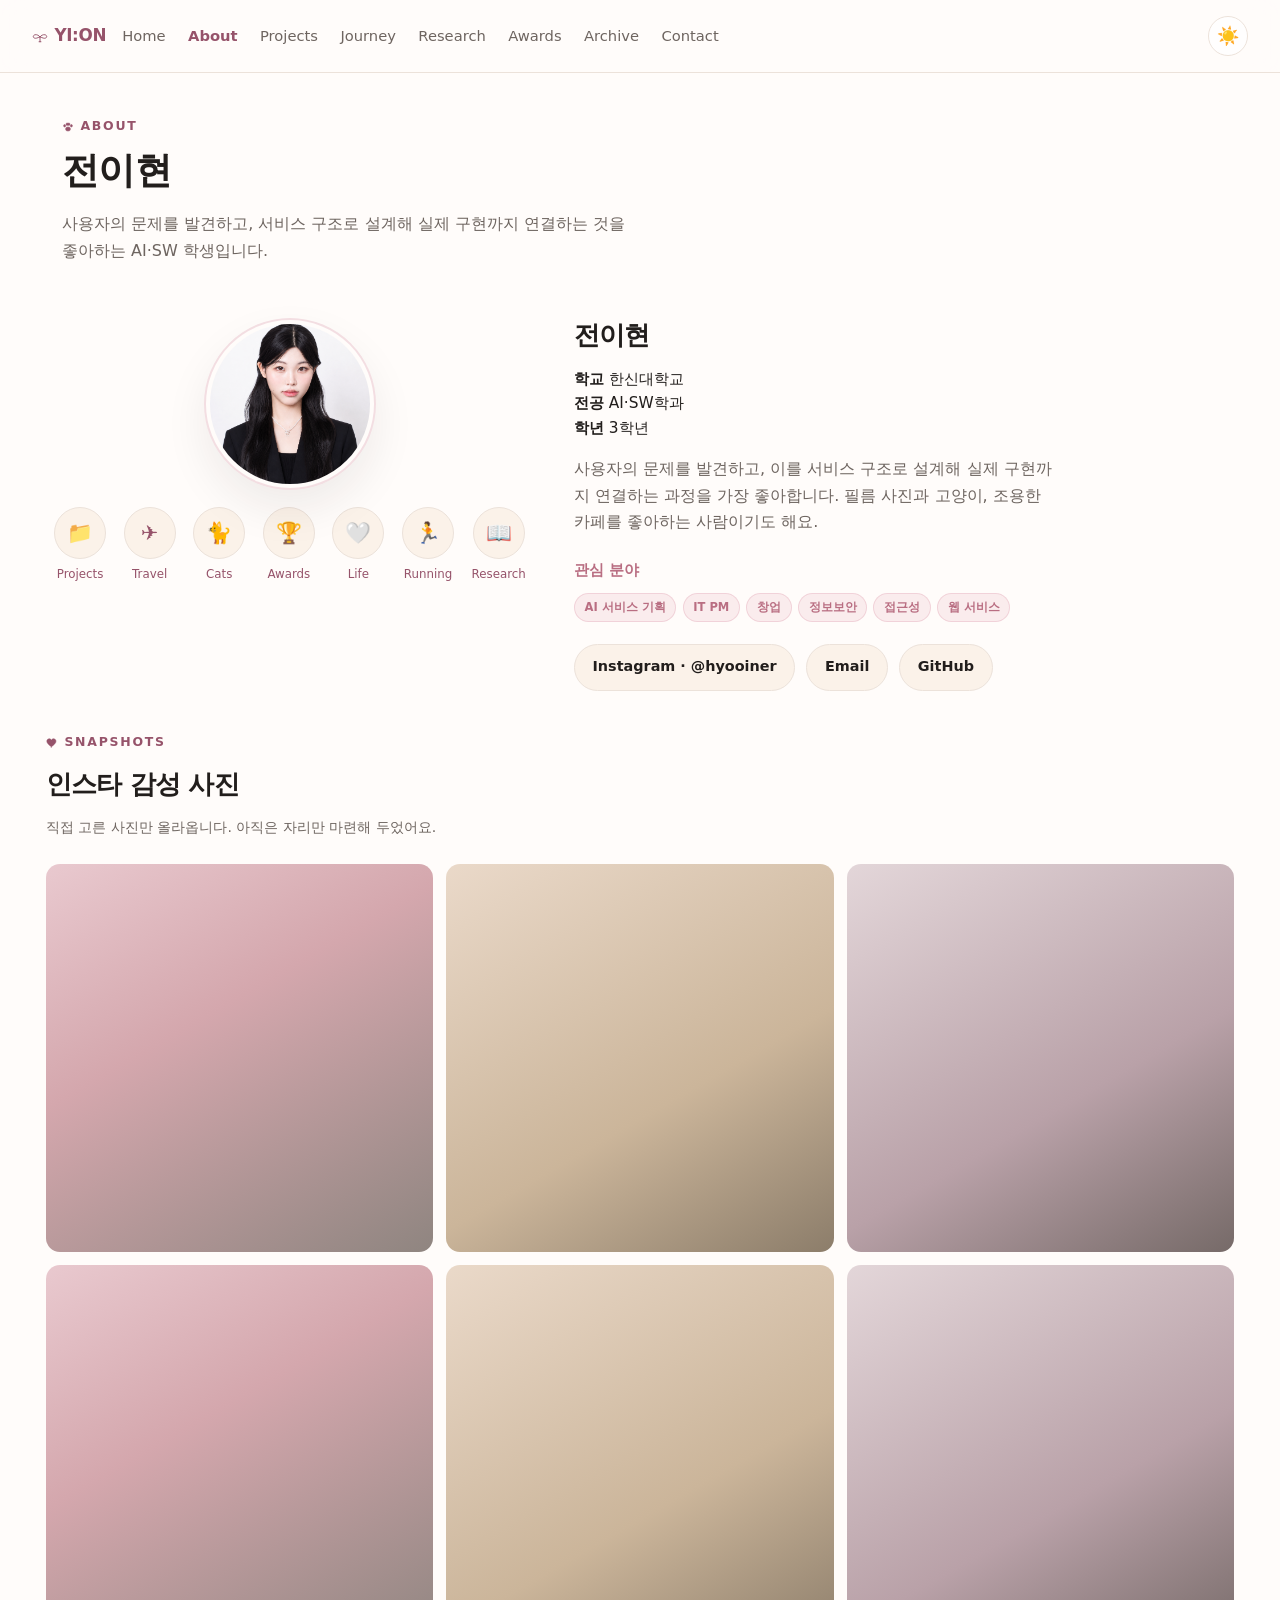
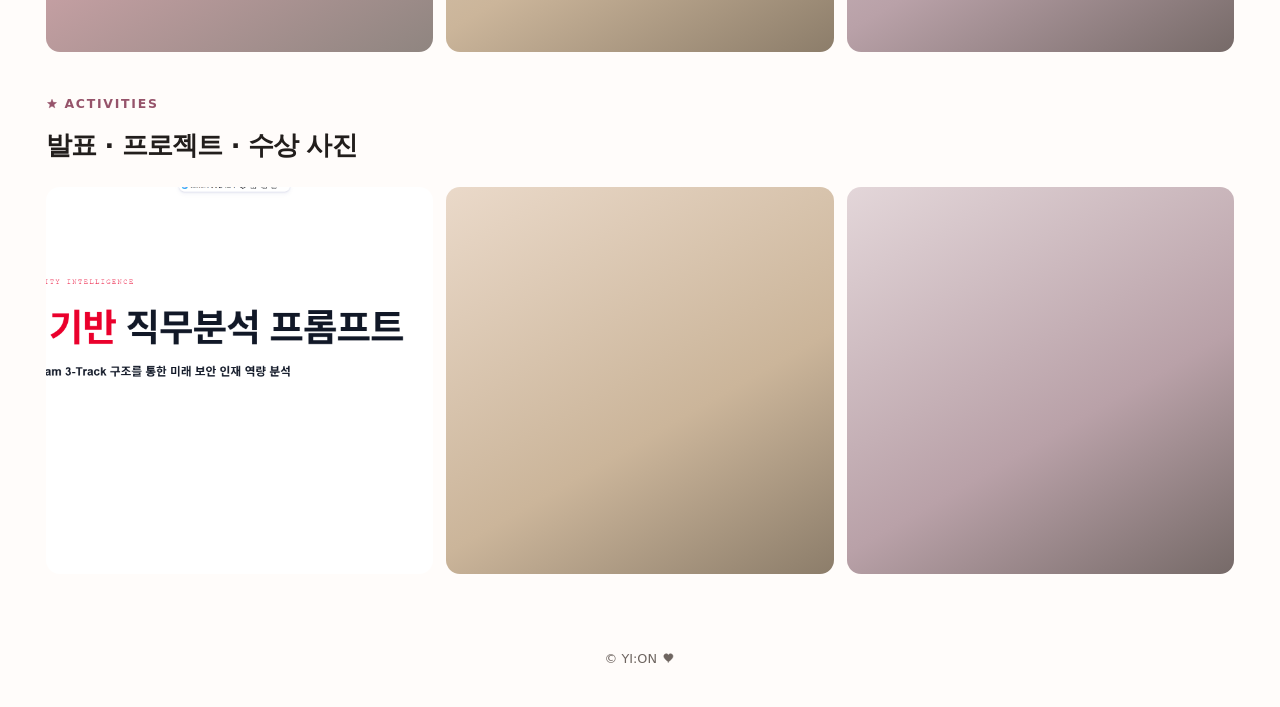
==== commit e00008d4: "Default to light mode on first visit Previously the site defaulted to dark (interview) mode whenever" ====
--- a/about.html
+++ b/about.html
@@ -2,7 +2,7 @@
 <html lang="ko">
   <head>
     <meta charset="UTF-8" />
-    <script>(()=>{const v=new URLSearchParams(location.search).get('theme');const t=v==='daily'?'daily':'interview';document.documentElement.dataset.theme=t;document.documentElement.style.colorScheme=t==='interview'?'dark':'light'})()</script>
+    <script>(()=>{const v=new URLSearchParams(location.search).get('theme');const t=v==='interview'?'interview':'daily';document.documentElement.dataset.theme=t;document.documentElement.style.colorScheme=t==='interview'?'dark':'light'})()</script>
     <meta name="color-scheme" content="light dark" />
     <meta name="theme-color" content="#1d1a1f" />
     <link rel="icon" href="favicon.svg" type="image/svg+xml" />
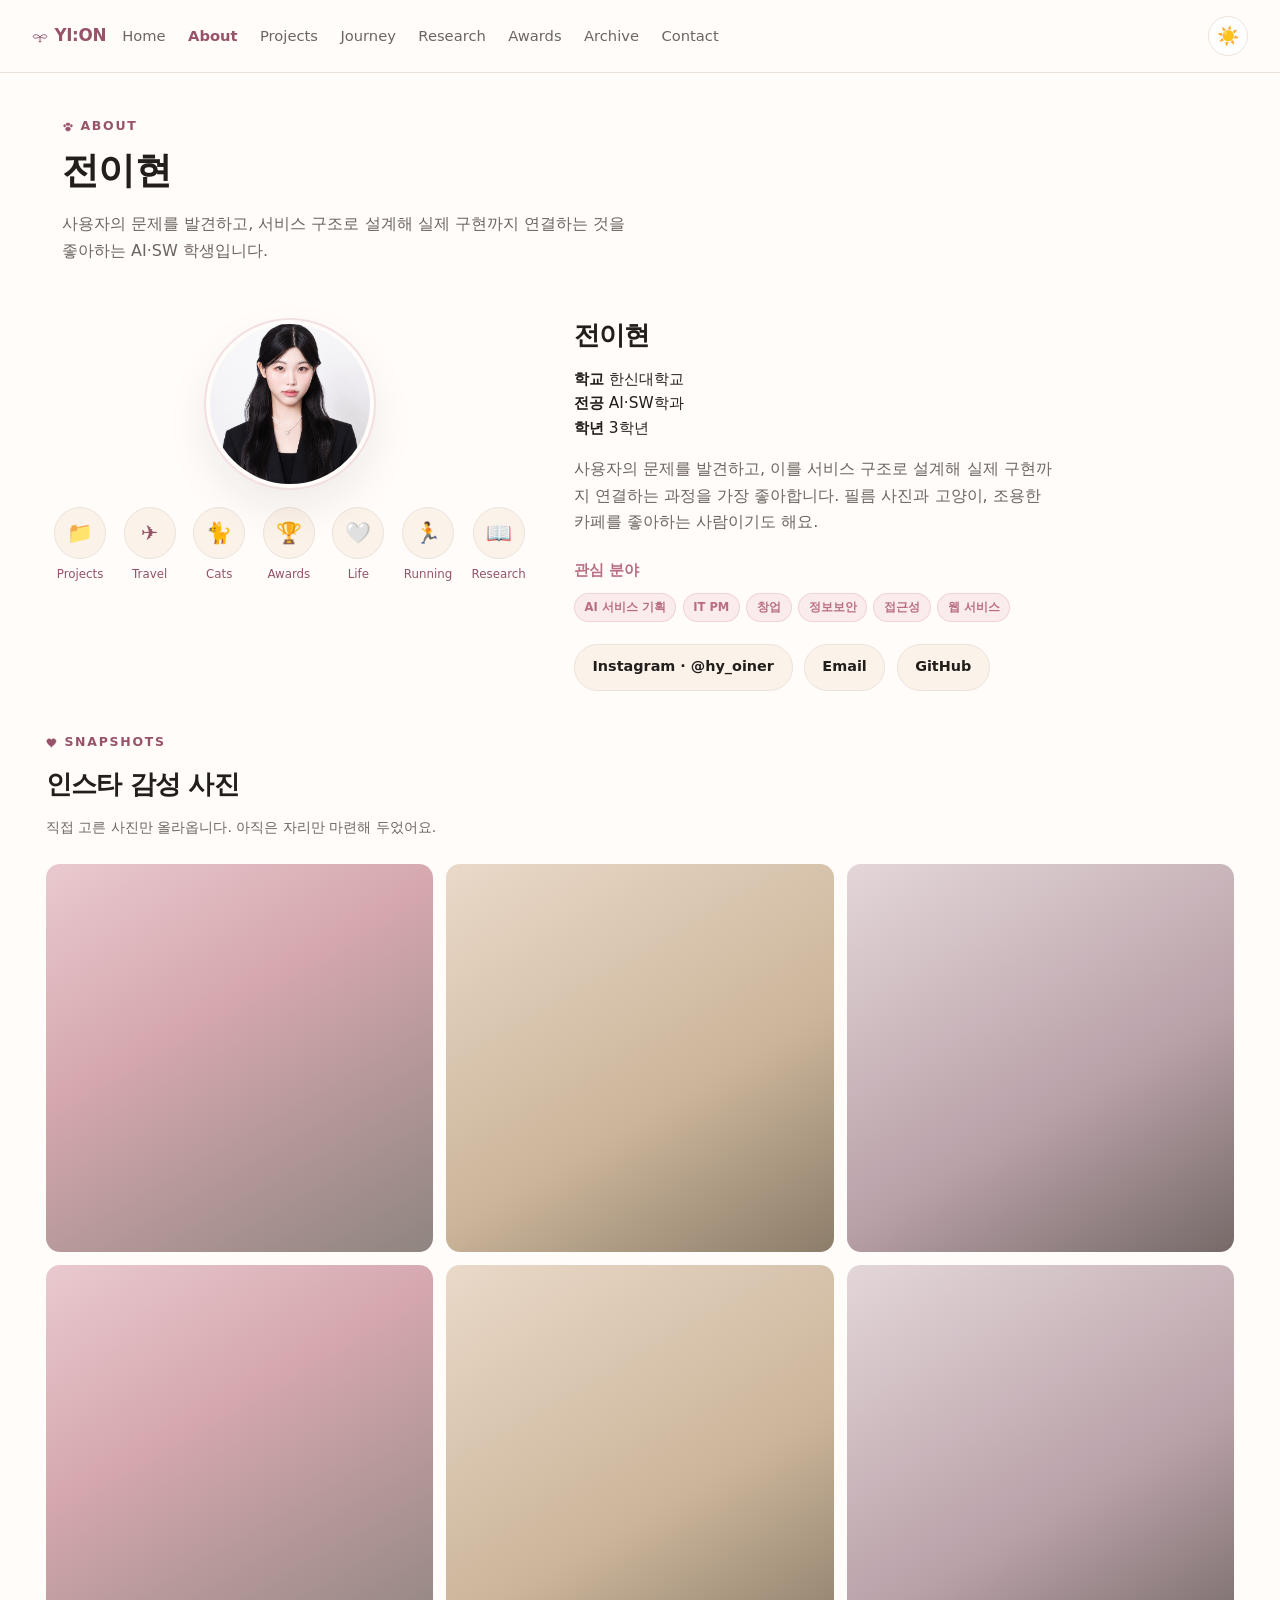
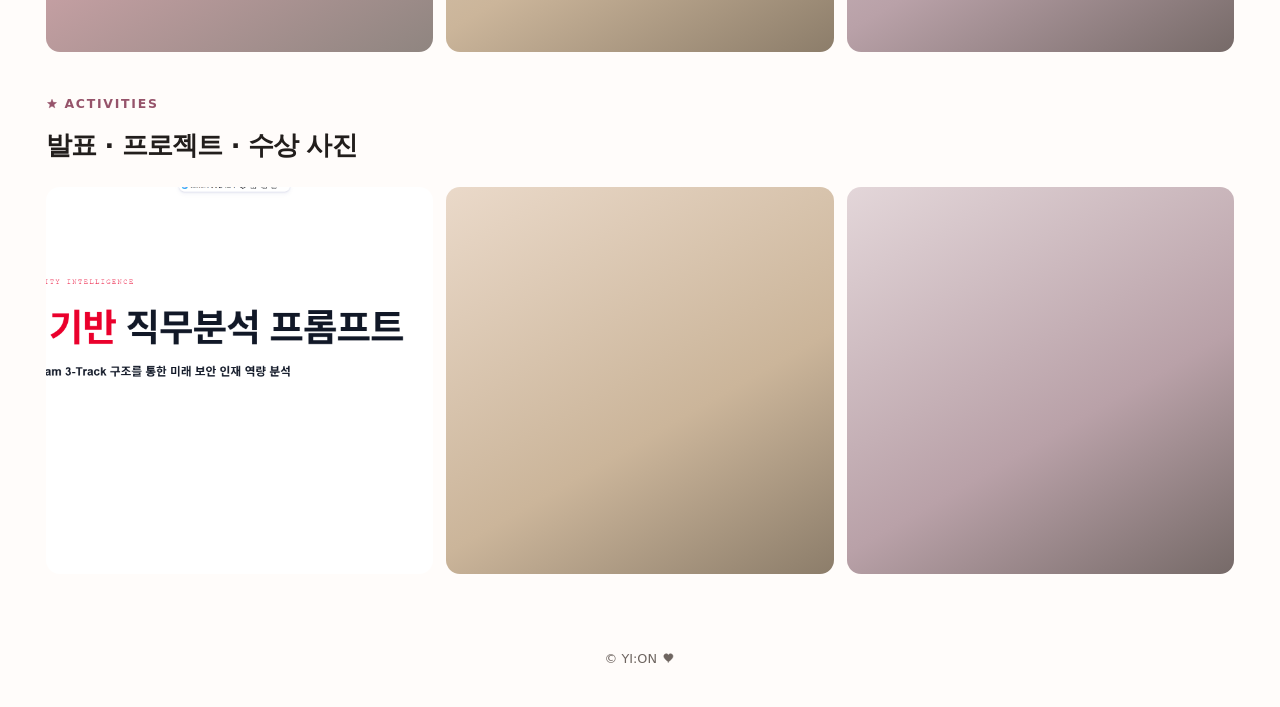
==== commit db60bc06: "Fix Instagram handle typo (hyooiner -> hy_oiner) Co-Authored-By: Claude Sonnet 5 <noreply@anthropic." ====
--- a/about.html
+++ b/about.html
@@ -125,7 +125,7 @@
             </div>
 
             <div class="contact-links" style="justify-content: flex-start; margin-top: 1.4rem">
-              <a href="https://instagram.com/hyooiner" target="_blank" rel="noreferrer">Instagram · @hyooiner</a>
+              <a href="https://instagram.com/hy_oiner" target="_blank" rel="noreferrer">Instagram · @hy_oiner</a>
               <a href="mailto:komosjs44@hs.ac.kr">Email</a>
               <a href="https://github.com/komosjs44-afk?tab=repositories" target="_blank" rel="noreferrer">GitHub</a>
             </div>
@@ -278,7 +278,7 @@
           <div class="link-row">
             <a class="link-chip" href="mailto:komosjs44@hs.ac.kr">Email</a>
             <a class="link-chip" href="https://github.com/komosjs44-afk?tab=repositories" target="_blank" rel="noreferrer">GitHub</a>
-            <a class="link-chip" href="https://instagram.com/hyooiner" target="_blank" rel="noreferrer">Instagram · @hyooiner</a>
+            <a class="link-chip" href="https://instagram.com/hy_oiner" target="_blank" rel="noreferrer">Instagram · @hy_oiner</a>
           </div>
           <button class="phone-reveal-btn" id="phoneRevealBtn" type="button" style="margin-top: 0.8rem">연락처 보기</button>
           <p class="phone-value" id="phoneValue">010-****-1591</p>
